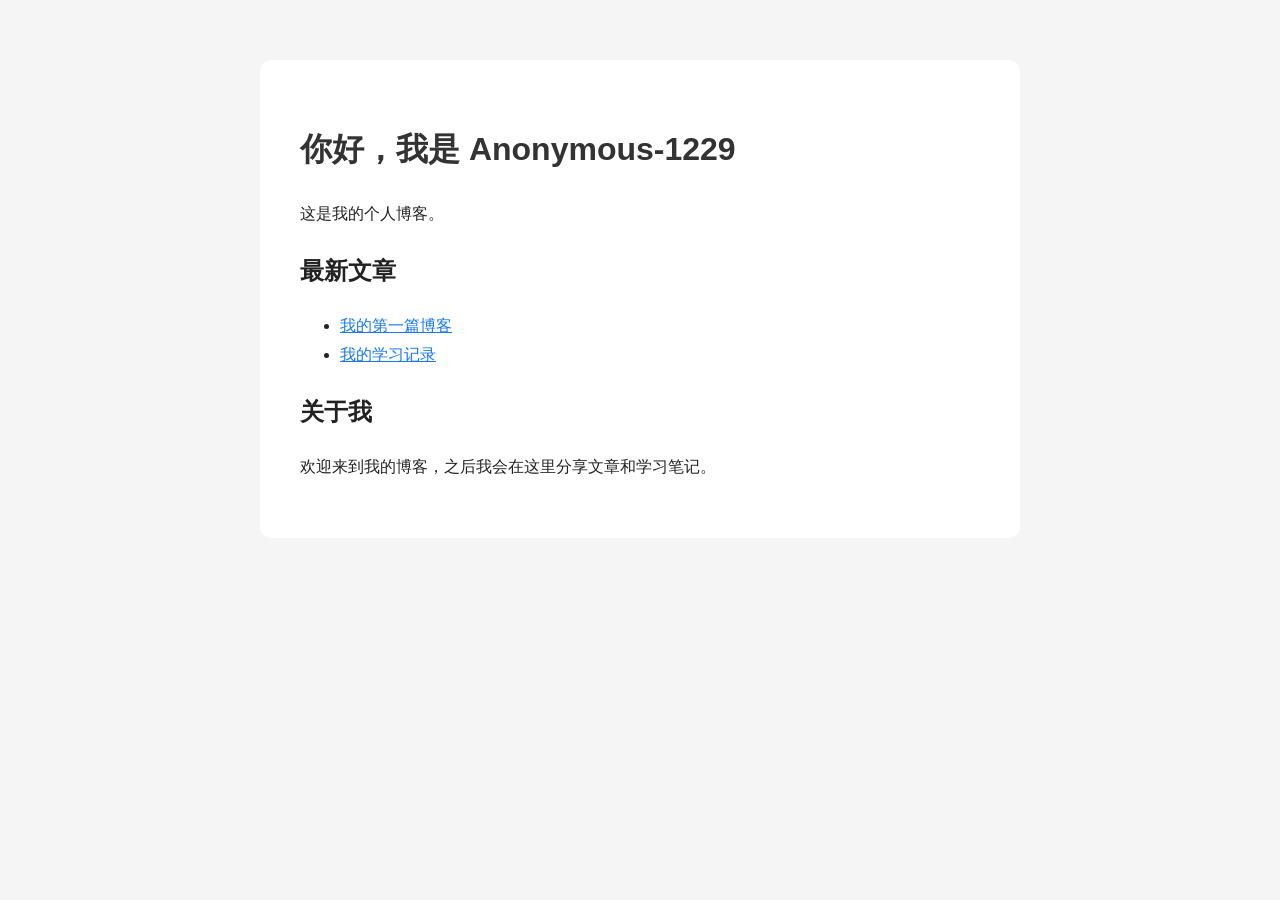
==== index.html @ ebba7dfb "Create index.html" ====
<!DOCTYPE html>
<html lang="zh-CN">
<head>
  <meta charset="UTF-8">
  <meta name="viewport" content="width=device-width, initial-scale=1.0">
  <title>Anonymous-1229 的博客</title>
  <style>
    body {
      max-width: 760px;
      margin: 0 auto;
      padding: 60px 20px;
      font-family: Arial, sans-serif;
      line-height: 1.8;
      color: #222;
      background: #f5f5f5;
    }

    main {
      background: white;
      padding: 40px;
      border-radius: 12px;
    }

    h1 {
      color: #333;
    }

    a {
      color: #1677ff;
    }
  </style>
</head>
<body>
  <main>
    <h1>你好，我是 Anonymous-1229</h1>
    <p>这是我的个人博客。</p>

    <h2>最新文章</h2>
    <ul>
      <li><a href="#">我的第一篇博客</a></li>
      <li><a href="#">我的学习记录</a></li>
    </ul>

    <h2>关于我</h2>
    <p>欢迎来到我的博客，之后我会在这里分享文章和学习笔记。</p>
  </main>
</body>
</html>
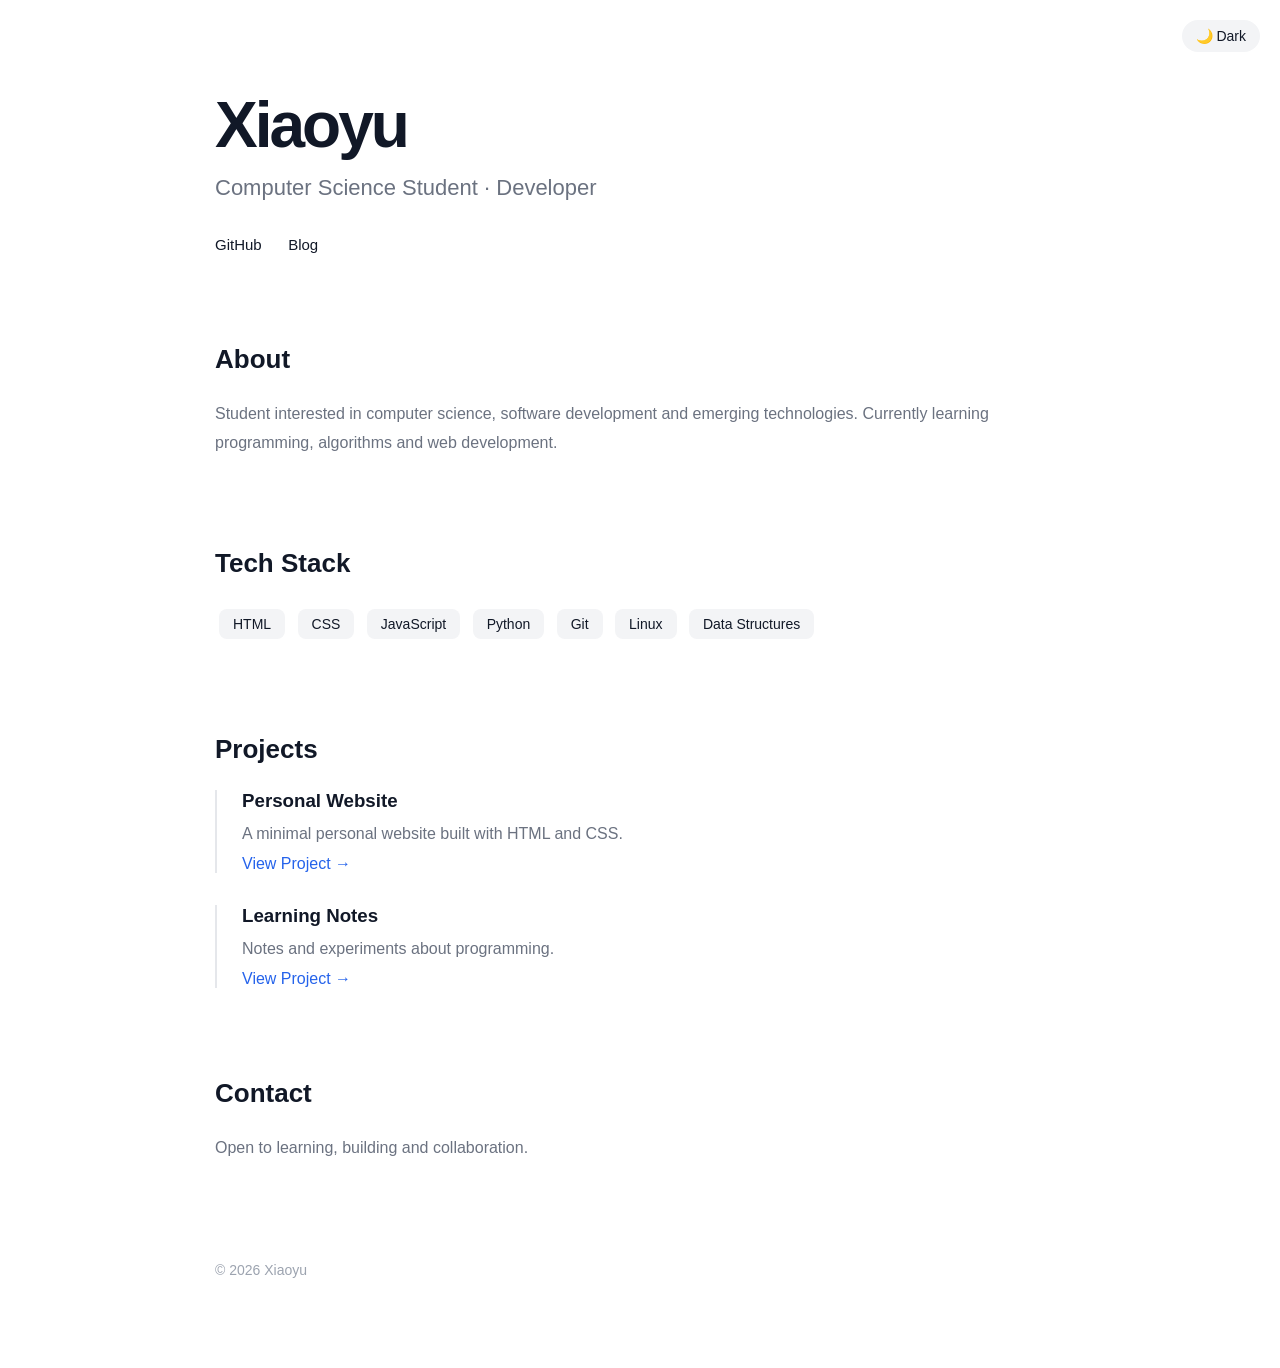
==== commit aaf284e1: "Update index.html" ====
--- a/index.html
+++ b/index.html
@@ -1,48 +1,249 @@
 <!DOCTYPE html>
-<html lang="zh-CN">
+<html lang="en">
 <head>
-  <meta charset="UTF-8">
-  <meta name="viewport" content="width=device-width, initial-scale=1.0">
-  <title>Anonymous-1229 的博客</title>
-  <style>
-    body {
-      max-width: 760px;
-      margin: 0 auto;
-      padding: 60px 20px;
-      font-family: Arial, sans-serif;
-      line-height: 1.8;
-      color: #222;
-      background: #f5f5f5;
-    }
-
-    main {
-      background: white;
-      padding: 40px;
-      border-radius: 12px;
-    }
-
-    h1 {
-      color: #333;
-    }
-
-    a {
-      color: #1677ff;
-    }
-  </style>
+<meta charset="UTF-8">
+<meta name="viewport" content="width=device-width, initial-scale=1.0">
+<title>Xiaoyu</title>
+<style>
+*{
+    margin:0;
+    padding:0;
+    box-sizing:border-box;
+}
+
+:root{
+    --bg:#ffffff;
+    --text-primary:#111827;
+    --text-secondary:#6b7280;
+    --text-tertiary:#9ca3af;
+    --tag-bg:#f3f4f6;
+    --border-line:#e5e7eb;
+    --link-blue:#2563eb;
+    --transition: 0.25s ease;
+}
+
+[data-theme="dark"]{
+    --bg:#0f172a;
+    --text-primary:#f1f5f9;
+    --text-secondary:#94a3b8;
+    --text-tertiary:#64748b;
+    --tag-bg:#1e293b;
+    --border-line:#334155;
+    --link-blue:#60a5fa;
+}
+
+body{
+    font-family:
+    Inter,
+    -apple-system,
+    BlinkMacSystemFont,
+    "Segoe UI",
+    sans-serif;
+    background: var(--bg);
+    color: var(--text-primary);
+    transition: background var(--transition), color var(--transition);
+}
+
+main{
+    max-width:900px;
+    margin:auto;
+    padding:90px 25px;
+}
+
+.theme-toggle{
+    position:fixed;
+    top:20px;
+    right:20px;
+    background:var(--tag-bg);
+    border:none;
+    padding:8px 14px;
+    border-radius:999px;
+    font-size:14px;
+    color:var(--text-primary);
+    cursor:pointer;
+    transition: var(--transition);
+}
+.theme-toggle:hover{
+    opacity:0.8;
+}
+
+h1{
+    font-size:64px;
+    letter-spacing:-3px;
+    line-height:1.1;
+}
+
+.intro{
+    margin-top:15px;
+    font-size:22px;
+    color:var(--text-secondary);
+}
+
+.links{
+    margin-top:35px;
+}
+
+.links a{
+    color:var(--text-primary);
+    text-decoration:none;
+    margin-right:22px;
+    font-size:15px;
+    transition: var(--transition);
+}
+
+.links a:hover{
+    text-decoration:underline;
+}
+
+section{
+    margin-top:90px;
+}
+
+h2{
+    font-size:26px;
+    margin-bottom:25px;
+}
+
+p{
+    color:var(--text-secondary);
+    line-height:1.8;
+}
+
+.tech span{
+    display:inline-block;
+    padding:7px 14px;
+    margin:5px 4px;
+    border-radius:8px;
+    background:var(--tag-bg);
+    font-size:14px;
+    transition: var(--transition);
+}
+.tech span:hover{
+    transform: translateY(-2px);
+}
+
+.project{
+    border-left:2px solid var(--border-line);
+    padding-left:25px;
+    margin-bottom:32px;
+}
+
+.project h3{
+    margin-bottom:8px;
+}
+
+.project a{
+    color:var(--link-blue);
+    text-decoration:none;
+    display:inline-block;
+    margin-top:6px;
+    transition: var(--transition);
+}
+.project a:hover{
+    transform: translateX(4px);
+}
+
+footer{
+    margin-top:100px;
+    color:var(--text-tertiary);
+    font-size:14px;
+}
+
+/* 移动端适配 */
+@media (max-width: 600px){
+    h1{
+        font-size:42px;
+        letter-spacing:-1px;
+    }
+    main{
+        padding:50px 18px;
+    }
+    .intro{
+        font-size:18px;
+    }
+    section{
+        margin-top:65px;
+    }
+}
+</style>
 </head>
 <body>
-  <main>
-    <h1>你好，我是 Anonymous-1229</h1>
-    <p>这是我的个人博客。</p>
-
-    <h2>最新文章</h2>
-    <ul>
-      <li><a href="#">我的第一篇博客</a></li>
-      <li><a href="#">我的学习记录</a></li>
-    </ul>
-
-    <h2>关于我</h2>
-    <p>欢迎来到我的博客，之后我会在这里分享文章和学习笔记。</p>
-  </main>
+<button class="theme-toggle" id="themeBtn">🌙 Dark</button>
+
+<main>
+<h1>Xiaoyu</h1>
+<div class="intro">Computer Science Student · Developer</div>
+
+<div class="links">
+<a href=" ">GitHub</a >
+<a href="#">Blog</a >
+</div>
+
+<section>
+<h2>About</h2>
+<p>
+Student interested in computer science,
+software development and emerging technologies.
+Currently learning programming, algorithms and web development.
+</p >
+</section>
+
+<section>
+<h2>Tech Stack</h2>
+<div class="tech">
+<span>HTML</span>
+<span>CSS</span>
+<span>JavaScript</span>
+<span>Python</span>
+<span>Git</span>
+<span>Linux</span>
+<span>Data Structures</span>
+</div>
+</section>
+
+<section>
+<h2>Projects</h2>
+<div class="project">
+<h3>Personal Website</h3>
+<p>A minimal personal website built with HTML and CSS.</p >
+<a href="#">View Project →</a >
+</div>
+
+<div class="project">
+<h3>Learning Notes</h3>
+<p>Notes and experiments about programming.</p >
+<a href="#">View Project →</a >
+</div>
+</section>
+
+<section>
+<h2>Contact</h2>
+<p>Open to learning, building and collaboration.</p >
+</section>
+
+<footer>© 2026 Xiaoyu</footer>
+</main>
+
+<script>
+const btn = document.getElementById('themeBtn');
+let theme = localStorage.getItem('theme') || 'light';
+applyTheme(theme);
+
+btn.addEventListener('click',()=>{
+    theme = theme === 'light' ? 'dark' : 'light';
+    localStorage.setItem('theme',theme);
+    applyTheme(theme);
+})
+
+function applyTheme(t){
+    if(t === 'dark'){
+        document.documentElement.setAttribute('data-theme','dark');
+        btn.textContent = '☀️ Light';
+    }else{
+        document.documentElement.removeAttribute('data-theme');
+        btn.textContent = '🌙 Dark';
+    }
+}
+</script>
 </body>
 </html>
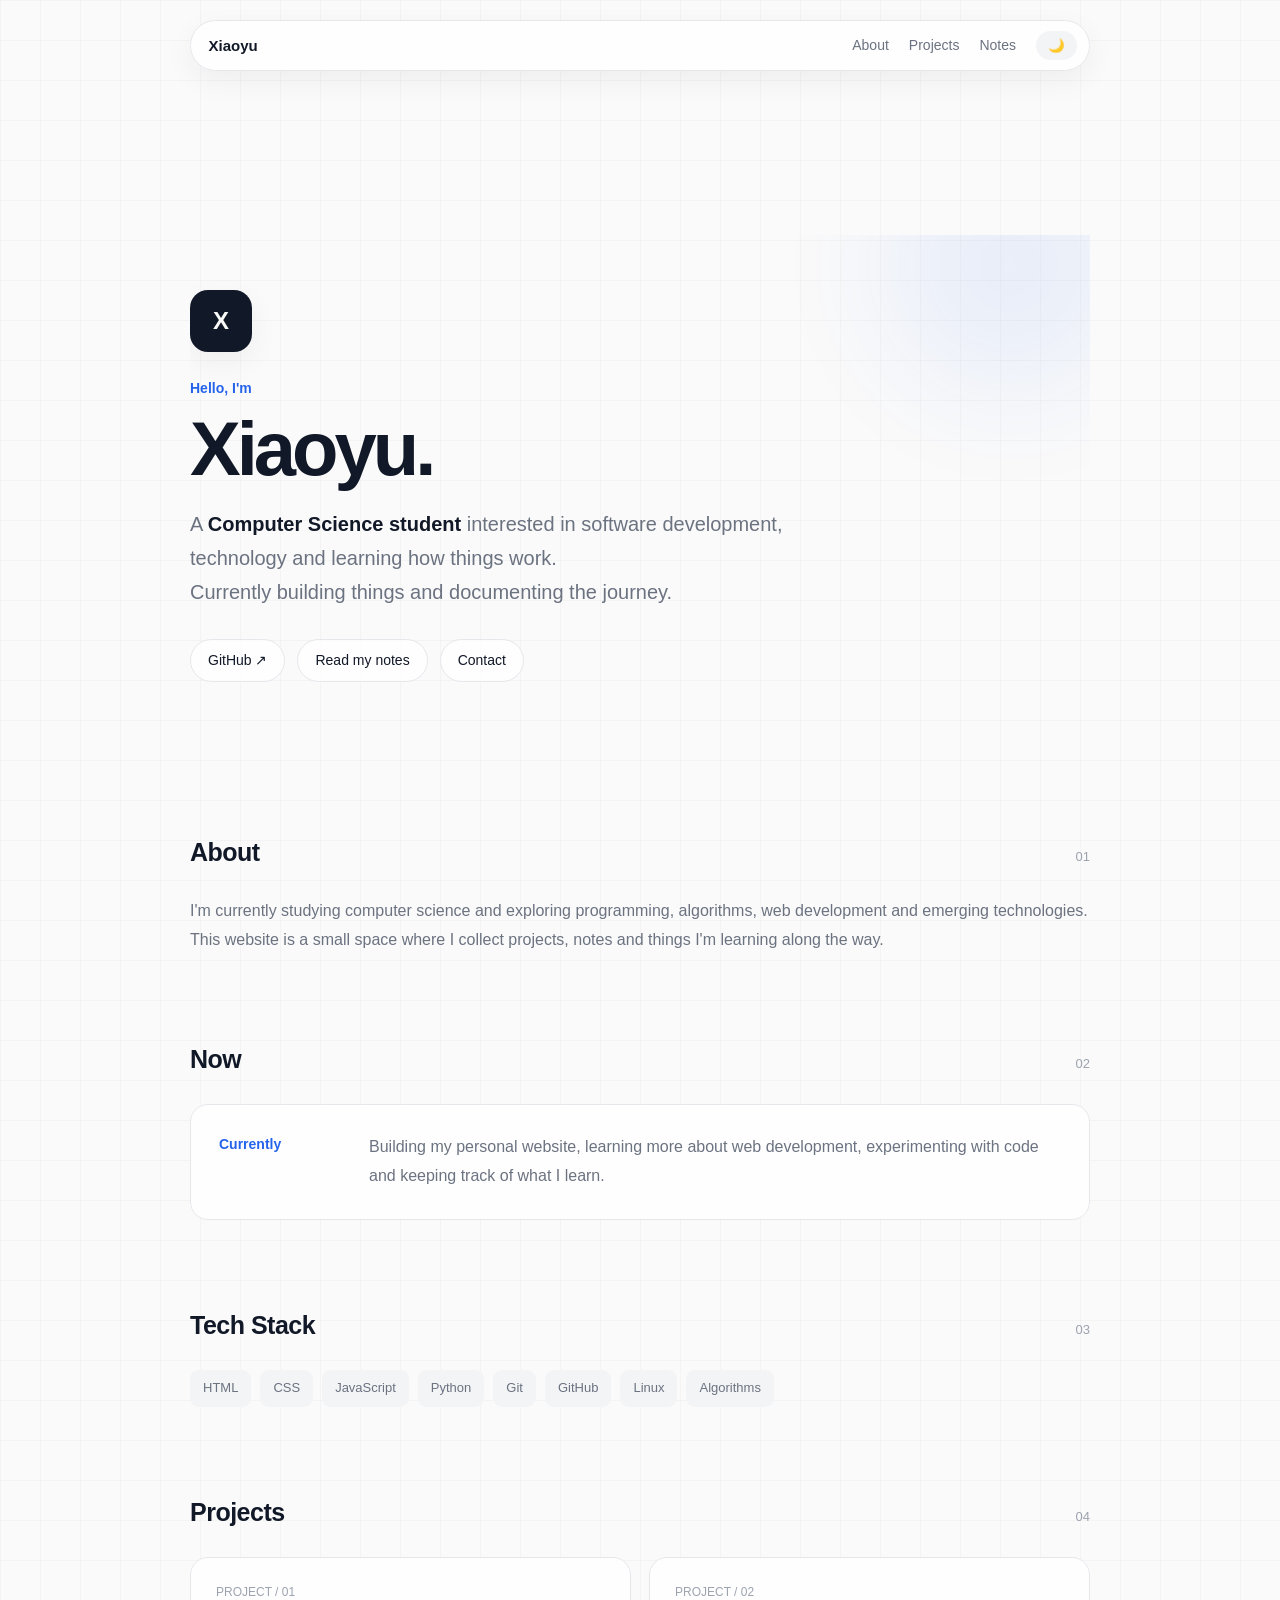
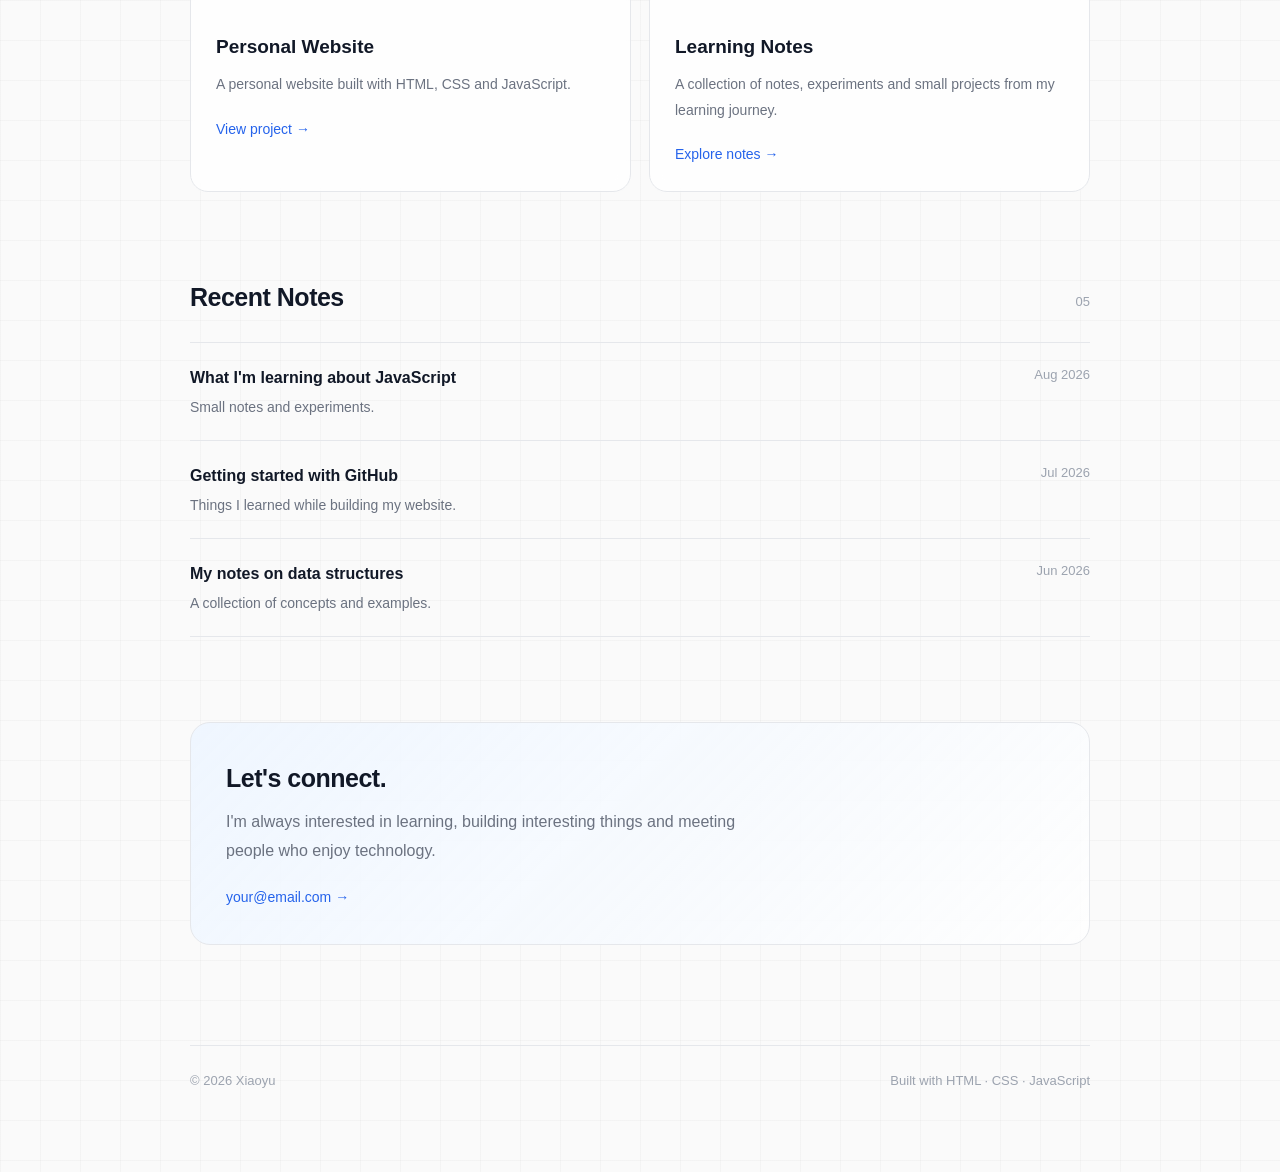
==== commit ebfc4bcf: "Update index.html" ====
--- a/index.html
+++ b/index.html
@@ -3,247 +3,891 @@
 <head>
 <meta charset="UTF-8">
 <meta name="viewport" content="width=device-width, initial-scale=1.0">
-<title>Xiaoyu</title>
+<title>Xiaoyu — Personal Website</title>
+
 <style>
-*{
-    margin:0;
-    padding:0;
-    box-sizing:border-box;
-}
-
-:root{
-    --bg:#ffffff;
-    --text-primary:#111827;
-    --text-secondary:#6b7280;
-    --text-tertiary:#9ca3af;
-    --tag-bg:#f3f4f6;
-    --border-line:#e5e7eb;
-    --link-blue:#2563eb;
+* {
+    margin: 0;
+    padding: 0;
+    box-sizing: border-box;
+}
+
+:root {
+    --bg: #fafafa;
+    --card: rgba(255,255,255,0.78);
+    --text-primary: #111827;
+    --text-secondary: #6b7280;
+    --text-tertiary: #9ca3af;
+    --border: #e5e7eb;
+    --accent: #2563eb;
+    --accent-light: #eff6ff;
+    --tag-bg: #f3f4f6;
+    --shadow: 0 10px 30px rgba(0,0,0,0.05);
     --transition: 0.25s ease;
 }
 
-[data-theme="dark"]{
-    --bg:#0f172a;
-    --text-primary:#f1f5f9;
-    --text-secondary:#94a3b8;
-    --text-tertiary:#64748b;
-    --tag-bg:#1e293b;
-    --border-line:#334155;
-    --link-blue:#60a5fa;
-}
-
-body{
+[data-theme="dark"] {
+    --bg: #0b1120;
+    --card: rgba(15,23,42,0.78);
+    --text-primary: #f8fafc;
+    --text-secondary: #94a3b8;
+    --text-tertiary: #64748b;
+    --border: #1e293b;
+    --accent: #60a5fa;
+    --accent-light: #172554;
+    --tag-bg: #1e293b;
+    --shadow: 0 10px 30px rgba(0,0,0,0.2);
+}
+
+html {
+    scroll-behavior: smooth;
+}
+
+body {
     font-family:
-    Inter,
-    -apple-system,
-    BlinkMacSystemFont,
-    "Segoe UI",
-    sans-serif;
+        Inter,
+        -apple-system,
+        BlinkMacSystemFont,
+        "Segoe UI",
+        sans-serif;
+
     background: var(--bg);
     color: var(--text-primary);
-    transition: background var(--transition), color var(--transition);
-}
-
-main{
-    max-width:900px;
-    margin:auto;
-    padding:90px 25px;
-}
-
-.theme-toggle{
-    position:fixed;
-    top:20px;
-    right:20px;
-    background:var(--tag-bg);
-    border:none;
-    padding:8px 14px;
-    border-radius:999px;
-    font-size:14px;
-    color:var(--text-primary);
-    cursor:pointer;
+    line-height: 1.6;
+
+    transition:
+        background var(--transition),
+        color var(--transition);
+
+    background-image:
+        linear-gradient(
+            rgba(128,128,128,0.05) 1px,
+            transparent 1px
+        ),
+        linear-gradient(
+            90deg,
+            rgba(128,128,128,0.05) 1px,
+            transparent 1px
+        );
+
+    background-size: 40px 40px;
+}
+
+a {
+    color: inherit;
+}
+
+button {
+    font-family: inherit;
+}
+
+/* Navigation */
+
+nav {
+    position: fixed;
+    top: 20px;
+    left: 50%;
+    transform: translateX(-50%);
+
+    width: min(900px, calc(100% - 36px));
+
+    display: flex;
+    justify-content: space-between;
+    align-items: center;
+
+    padding: 10px 12px 10px 18px;
+
+    border: 1px solid var(--border);
+    border-radius: 999px;
+
+    background: var(--card);
+    backdrop-filter: blur(15px);
+
+    box-shadow: var(--shadow);
+
+    z-index: 100;
+}
+
+.logo {
+    font-weight: 700;
+    font-size: 15px;
+    text-decoration: none;
+}
+
+.nav-right {
+    display: flex;
+    align-items: center;
+    gap: 20px;
+}
+
+.nav-right a {
+    font-size: 14px;
+    color: var(--text-secondary);
+    text-decoration: none;
     transition: var(--transition);
 }
-.theme-toggle:hover{
-    opacity:0.8;
-}
-
-h1{
-    font-size:64px;
-    letter-spacing:-3px;
-    line-height:1.1;
-}
-
-.intro{
-    margin-top:15px;
-    font-size:22px;
-    color:var(--text-secondary);
-}
-
-.links{
-    margin-top:35px;
-}
-
-.links a{
-    color:var(--text-primary);
-    text-decoration:none;
-    margin-right:22px;
-    font-size:15px;
+
+.nav-right a:hover {
+    color: var(--text-primary);
+}
+
+.theme-toggle {
+    border: none;
+    background: var(--tag-bg);
+    color: var(--text-primary);
+
+    padding: 7px 12px;
+    border-radius: 999px;
+
+    cursor: pointer;
     transition: var(--transition);
 }
 
-.links a:hover{
-    text-decoration:underline;
-}
-
-section{
-    margin-top:90px;
-}
-
-h2{
-    font-size:26px;
-    margin-bottom:25px;
-}
-
-p{
-    color:var(--text-secondary);
-    line-height:1.8;
-}
-
-.tech span{
-    display:inline-block;
-    padding:7px 14px;
-    margin:5px 4px;
-    border-radius:8px;
-    background:var(--tag-bg);
-    font-size:14px;
+.theme-toggle:hover {
+    transform: translateY(-2px);
+}
+
+/* Main */
+
+main {
+    width: min(900px, calc(100% - 36px));
+    margin: auto;
+    padding: 150px 0 80px;
+}
+
+/* Hero */
+
+.hero {
+    position: relative;
+    padding: 55px 0 65px;
+    overflow: hidden;
+}
+
+.hero::before {
+    content: "";
+
+    position: absolute;
+
+    width: 260px;
+    height: 260px;
+
+    background: var(--accent);
+    opacity: 0.08;
+
+    border-radius: 50%;
+    filter: blur(60px);
+
+    top: -100px;
+    right: -50px;
+
+    pointer-events: none;
+}
+
+.avatar {
+    width: 62px;
+    height: 62px;
+
+    display: flex;
+    align-items: center;
+    justify-content: center;
+
+    border-radius: 18px;
+
+    background: var(--text-primary);
+    color: var(--bg);
+
+    font-size: 24px;
+    font-weight: 700;
+
+    margin-bottom: 25px;
+
+    box-shadow: var(--shadow);
+}
+
+.hello {
+    color: var(--accent);
+    font-size: 14px;
+    font-weight: 600;
+    margin-bottom: 12px;
+}
+
+h1 {
+    font-size: clamp(48px, 8vw, 76px);
+    line-height: 1;
+    letter-spacing: -4px;
+    margin-bottom: 20px;
+}
+
+.hero-description {
+    max-width: 650px;
+
+    color: var(--text-secondary);
+
+    font-size: 20px;
+    line-height: 1.7;
+}
+
+.hero-description strong {
+    color: var(--text-primary);
+}
+
+.hero-links {
+    display: flex;
+    gap: 12px;
+    margin-top: 30px;
+    flex-wrap: wrap;
+}
+
+.hero-links a {
+    text-decoration: none;
+
+    border: 1px solid var(--border);
+
+    padding: 9px 17px;
+
+    border-radius: 999px;
+
+    font-size: 14px;
+
+    background: var(--card);
+
     transition: var(--transition);
 }
-.tech span:hover{
+
+.hero-links a:hover {
     transform: translateY(-2px);
-}
-
-.project{
-    border-left:2px solid var(--border-line);
-    padding-left:25px;
-    margin-bottom:32px;
-}
-
-.project h3{
-    margin-bottom:8px;
-}
-
-.project a{
-    color:var(--link-blue);
-    text-decoration:none;
-    display:inline-block;
-    margin-top:6px;
+    border-color: var(--text-primary);
+}
+
+/* Sections */
+
+section {
+    margin-top: 85px;
+}
+
+.section-header {
+    display: flex;
+    justify-content: space-between;
+    align-items: baseline;
+    margin-bottom: 25px;
+}
+
+h2 {
+    font-size: 25px;
+    letter-spacing: -0.5px;
+}
+
+.section-label {
+    color: var(--text-tertiary);
+    font-size: 13px;
+}
+
+p {
+    color: var(--text-secondary);
+    line-height: 1.8;
+}
+
+/* Now */
+
+.now-card {
+    display: grid;
+    grid-template-columns: 120px 1fr;
+
+    gap: 30px;
+
+    padding: 28px;
+
+    border: 1px solid var(--border);
+    border-radius: 18px;
+
+    background: var(--card);
+    backdrop-filter: blur(10px);
+
     transition: var(--transition);
 }
-.project a:hover{
-    transform: translateX(4px);
-}
-
-footer{
-    margin-top:100px;
-    color:var(--text-tertiary);
-    font-size:14px;
-}
-
-/* 移动端适配 */
-@media (max-width: 600px){
-    h1{
-        font-size:42px;
-        letter-spacing:-1px;
-    }
-    main{
-        padding:50px 18px;
-    }
-    .intro{
-        font-size:18px;
-    }
-    section{
-        margin-top:65px;
+
+.now-card:hover {
+    transform: translateY(-3px);
+    box-shadow: var(--shadow);
+}
+
+.now-title {
+    color: var(--accent);
+    font-size: 14px;
+    font-weight: 600;
+}
+
+/* Tech */
+
+.tech {
+    display: flex;
+    flex-wrap: wrap;
+    gap: 9px;
+}
+
+.tech span {
+    padding: 8px 13px;
+
+    border-radius: 9px;
+
+    background: var(--tag-bg);
+
+    font-size: 13px;
+    color: var(--text-secondary);
+
+    transition: var(--transition);
+}
+
+.tech span:hover {
+    transform: translateY(-3px);
+    color: var(--text-primary);
+}
+
+/* Projects */
+
+.projects {
+    display: grid;
+    grid-template-columns: repeat(2, 1fr);
+    gap: 18px;
+}
+
+.project {
+    padding: 25px;
+
+    border: 1px solid var(--border);
+    border-radius: 18px;
+
+    background: var(--card);
+    backdrop-filter: blur(10px);
+
+    transition: var(--transition);
+}
+
+.project:hover {
+    transform: translateY(-5px);
+    box-shadow: var(--shadow);
+}
+
+.project-number {
+    color: var(--text-tertiary);
+    font-size: 12px;
+    margin-bottom: 30px;
+}
+
+.project h3 {
+    font-size: 19px;
+    margin-bottom: 10px;
+}
+
+.project p {
+    font-size: 14px;
+}
+
+.project-link {
+    display: inline-block;
+
+    margin-top: 20px;
+
+    color: var(--accent);
+    font-size: 14px;
+    text-decoration: none;
+}
+
+.project-link:hover {
+    text-decoration: underline;
+}
+
+/* Blog */
+
+.posts {
+    border-top: 1px solid var(--border);
+}
+
+.post {
+    display: flex;
+    justify-content: space-between;
+
+    gap: 30px;
+
+    padding: 22px 0;
+
+    border-bottom: 1px solid var(--border);
+
+    text-decoration: none;
+
+    transition: var(--transition);
+}
+
+.post:hover {
+    padding-left: 8px;
+}
+
+.post-title {
+    font-size: 16px;
+    font-weight: 600;
+}
+
+.post-description {
+    margin-top: 5px;
+    color: var(--text-secondary);
+    font-size: 14px;
+}
+
+.post-date {
+    color: var(--text-tertiary);
+    font-size: 13px;
+    white-space: nowrap;
+}
+
+/* Contact */
+
+.contact {
+    padding: 35px;
+
+    border: 1px solid var(--border);
+    border-radius: 20px;
+
+    background:
+        linear-gradient(
+            135deg,
+            var(--accent-light),
+            var(--card)
+        );
+}
+
+.contact h2 {
+    margin-bottom: 10px;
+}
+
+.contact p {
+    max-width: 550px;
+}
+
+.contact a {
+    display: inline-block;
+
+    margin-top: 20px;
+
+    color: var(--accent);
+    text-decoration: none;
+
+    font-size: 14px;
+}
+
+/* Footer */
+
+footer {
+    margin-top: 100px;
+
+    padding-top: 25px;
+
+    border-top: 1px solid var(--border);
+
+    display: flex;
+    justify-content: space-between;
+
+    color: var(--text-tertiary);
+    font-size: 13px;
+}
+
+/* Mobile */
+
+@media (max-width: 650px) {
+
+    nav {
+        top: 12px;
+    }
+
+    .nav-right a {
+        display: none;
+    }
+
+    main {
+        padding-top: 120px;
+    }
+
+    h1 {
+        letter-spacing: -2.5px;
+    }
+
+    .hero-description {
+        font-size: 18px;
+    }
+
+    .now-card {
+        grid-template-columns: 1fr;
+        gap: 10px;
+    }
+
+    .projects {
+        grid-template-columns: 1fr;
+    }
+
+    .post {
+        flex-direction: column;
+        gap: 5px;
+    }
+
+    footer {
+        flex-direction: column;
+        gap: 8px;
     }
 }
 </style>
 </head>
+
 <body>
-<button class="theme-toggle" id="themeBtn">🌙 Dark</button>
+
+<nav>
+
+    <a href=" " class="logo">
+        Xiaoyu
+    </a >
+
+    <div class="nav-right">
+
+        <a href="#about">About</a >
+        <a href="#projects">Projects</a >
+        <a href="#notes">Notes</a >
+
+        <button
+            class="theme-toggle"
+            id="themeBtn">
+            🌙
+        </button>
+
+    </div>
+
+</nav>
+
 
 <main>
-<h1>Xiaoyu</h1>
-<div class="intro">Computer Science Student · Developer</div>
-
-<div class="links">
-<a href=" ">GitHub</a >
-<a href="#">Blog</a >
-</div>
+
+<section class="hero">
+
+    <div class="avatar">
+        X
+    </div>
+
+    <div class="hello">
+        Hello, I'm
+    </div>
+
+    <h1>
+        Xiaoyu.
+    </h1>
+
+    <p class="hero-description">
+        A <strong>Computer Science student</strong>
+        interested in software development,
+        technology and learning how things work.
+        <br>
+        Currently building things and documenting the journey.
+    </p >
+
+    <div class="hero-links">
+
+        <a href="#">
+            GitHub ↗
+        </a >
+
+        <a href="#notes">
+            Read my notes
+        </a >
+
+        <a href="#contact">
+            Contact
+        </a >
+
+    </div>
+
+</section>
+
+
+<section id="about">
+
+    <div class="section-header">
+        <h2>About</h2>
+        <span class="section-label">01</span>
+    </div>
+
+    <p>
+        I'm currently studying computer science and exploring
+        programming, algorithms, web development and
+        emerging technologies.
+
+        This website is a small space where I collect
+        projects, notes and things I'm learning along the way.
+    </p >
+
+</section>
+
 
 <section>
-<h2>About</h2>
-<p>
-Student interested in computer science,
-software development and emerging technologies.
-Currently learning programming, algorithms and web development.
-</p >
+
+    <div class="section-header">
+        <h2>Now</h2>
+        <span class="section-label">02</span>
+    </div>
+
+    <div class="now-card">
+
+        <div class="now-title">
+            Currently
+        </div>
+
+        <p>
+            Building my personal website, learning more about
+            web development, experimenting with code and
+            keeping track of what I learn.
+        </p >
+
+    </div>
+
 </section>
 
+
 <section>
-<h2>Tech Stack</h2>
-<div class="tech">
-<span>HTML</span>
-<span>CSS</span>
-<span>JavaScript</span>
-<span>Python</span>
-<span>Git</span>
-<span>Linux</span>
-<span>Data Structures</span>
-</div>
+
+    <div class="section-header">
+        <h2>Tech Stack</h2>
+        <span class="section-label">03</span>
+    </div>
+
+    <div class="tech">
+
+        <span>HTML</span>
+        <span>CSS</span>
+        <span>JavaScript</span>
+        <span>Python</span>
+        <span>Git</span>
+        <span>GitHub</span>
+        <span>Linux</span>
+        <span>Algorithms</span>
+
+    </div>
+
 </section>
 
-<section>
-<h2>Projects</h2>
-<div class="project">
-<h3>Personal Website</h3>
-<p>A minimal personal website built with HTML and CSS.</p >
-<a href="#">View Project →</a >
-</div>
-
-<div class="project">
-<h3>Learning Notes</h3>
-<p>Notes and experiments about programming.</p >
-<a href="#">View Project →</a >
-</div>
+
+<section id="projects">
+
+    <div class="section-header">
+        <h2>Projects</h2>
+        <span class="section-label">04</span>
+    </div>
+
+    <div class="projects">
+
+        <div class="project">
+
+            <div class="project-number">
+                PROJECT / 01
+            </div>
+
+            <h3>
+                Personal Website
+            </h3>
+
+            <p>
+                A personal website built with
+                HTML, CSS and JavaScript.
+            </p >
+
+            <a href="#" class="project-link">
+                View project →
+            </a >
+
+        </div>
+
+
+        <div class="project">
+
+            <div class="project-number">
+                PROJECT / 02
+            </div>
+
+            <h3>
+                Learning Notes
+            </h3>
+
+            <p>
+                A collection of notes, experiments and
+                small projects from my learning journey.
+            </p >
+
+            <a href="#" class="project-link">
+                Explore notes →
+            </a >
+
+        </div>
+
+    </div>
+
 </section>
 
-<section>
-<h2>Contact</h2>
-<p>Open to learning, building and collaboration.</p >
+
+<section id="notes">
+
+    <div class="section-header">
+        <h2>Recent Notes</h2>
+        <span class="section-label">05</span>
+    </div>
+
+    <div class="posts">
+
+        <a href="#" class="post">
+
+            <div>
+                <div class="post-title">
+                    What I'm learning about JavaScript
+                </div>
+
+                <div class="post-description">
+                    Small notes and experiments.
+                </div>
+            </div>
+
+            <div class="post-date">
+                Aug 2026
+            </div>
+
+        </a >
+
+
+        <a href="#" class="post">
+
+            <div>
+                <div class="post-title">
+                    Getting started with GitHub
+                </div>
+
+                <div class="post-description">
+                    Things I learned while building my website.
+                </div>
+            </div>
+
+            <div class="post-date">
+                Jul 2026
+            </div>
+
+        </a >
+
+
+        <a href="#" class="post">
+
+            <div>
+                <div class="post-title">
+                    My notes on data structures
+                </div>
+
+                <div class="post-description">
+                    A collection of concepts and examples.
+                </div>
+            </div>
+
+            <div class="post-date">
+                Jun 2026
+            </div>
+
+        </a >
+
+    </div>
+
 </section>
 
-<footer>© 2026 Xiaoyu</footer>
+
+<section id="contact">
+
+    <div class="contact">
+
+        <h2>
+            Let's connect.
+        </h2>
+
+        <p>
+            I'm always interested in learning,
+            building interesting things and meeting
+            people who enjoy technology.
+        </p >
+
+        <a href="mailto:your@email.com">
+            your@email.com →
+        </a >
+
+    </div>
+
+</section>
+
+
+<footer>
+
+    <span>
+        © 2026 Xiaoyu
+    </span>
+
+    <span>
+        Built with HTML · CSS · JavaScript
+    </span>
+
+</footer>
+
 </main>
 
+
 <script>
-const btn = document.getElementById('themeBtn');
-let theme = localStorage.getItem('theme') || 'light';
+
+const btn = document.getElementById("themeBtn");
+
+let theme =
+    localStorage.getItem("theme") || "light";
+
 applyTheme(theme);
 
-btn.addEventListener('click',()=>{
-    theme = theme === 'light' ? 'dark' : 'light';
-    localStorage.setItem('theme',theme);
+
+btn.addEventListener("click", () => {
+
+    theme =
+        theme === "light"
+        ? "dark"
+        : "light";
+
+    localStorage.setItem(
+        "theme",
+        theme
+    );
+
     applyTheme(theme);
-})
-
-function applyTheme(t){
-    if(t === 'dark'){
-        document.documentElement.setAttribute('data-theme','dark');
-        btn.textContent = '☀️ Light';
-    }else{
-        document.documentElement.removeAttribute('data-theme');
-        btn.textContent = '🌙 Dark';
-    }
-}
+
+});
+
+
+function applyTheme(theme) {
+
+    if (theme === "dark") {
+
+        document.documentElement
+            .setAttribute(
+                "data-theme",
+                "dark"
+            );
+
+        btn.textContent = "☀️";
+
+    } else {
+
+        document.documentElement
+            .removeAttribute(
+                "data-theme"
+            );
+
+        btn.textContent = "🌙";
+
+    }
+
+}
+
 </script>
+
 </body>
 </html>
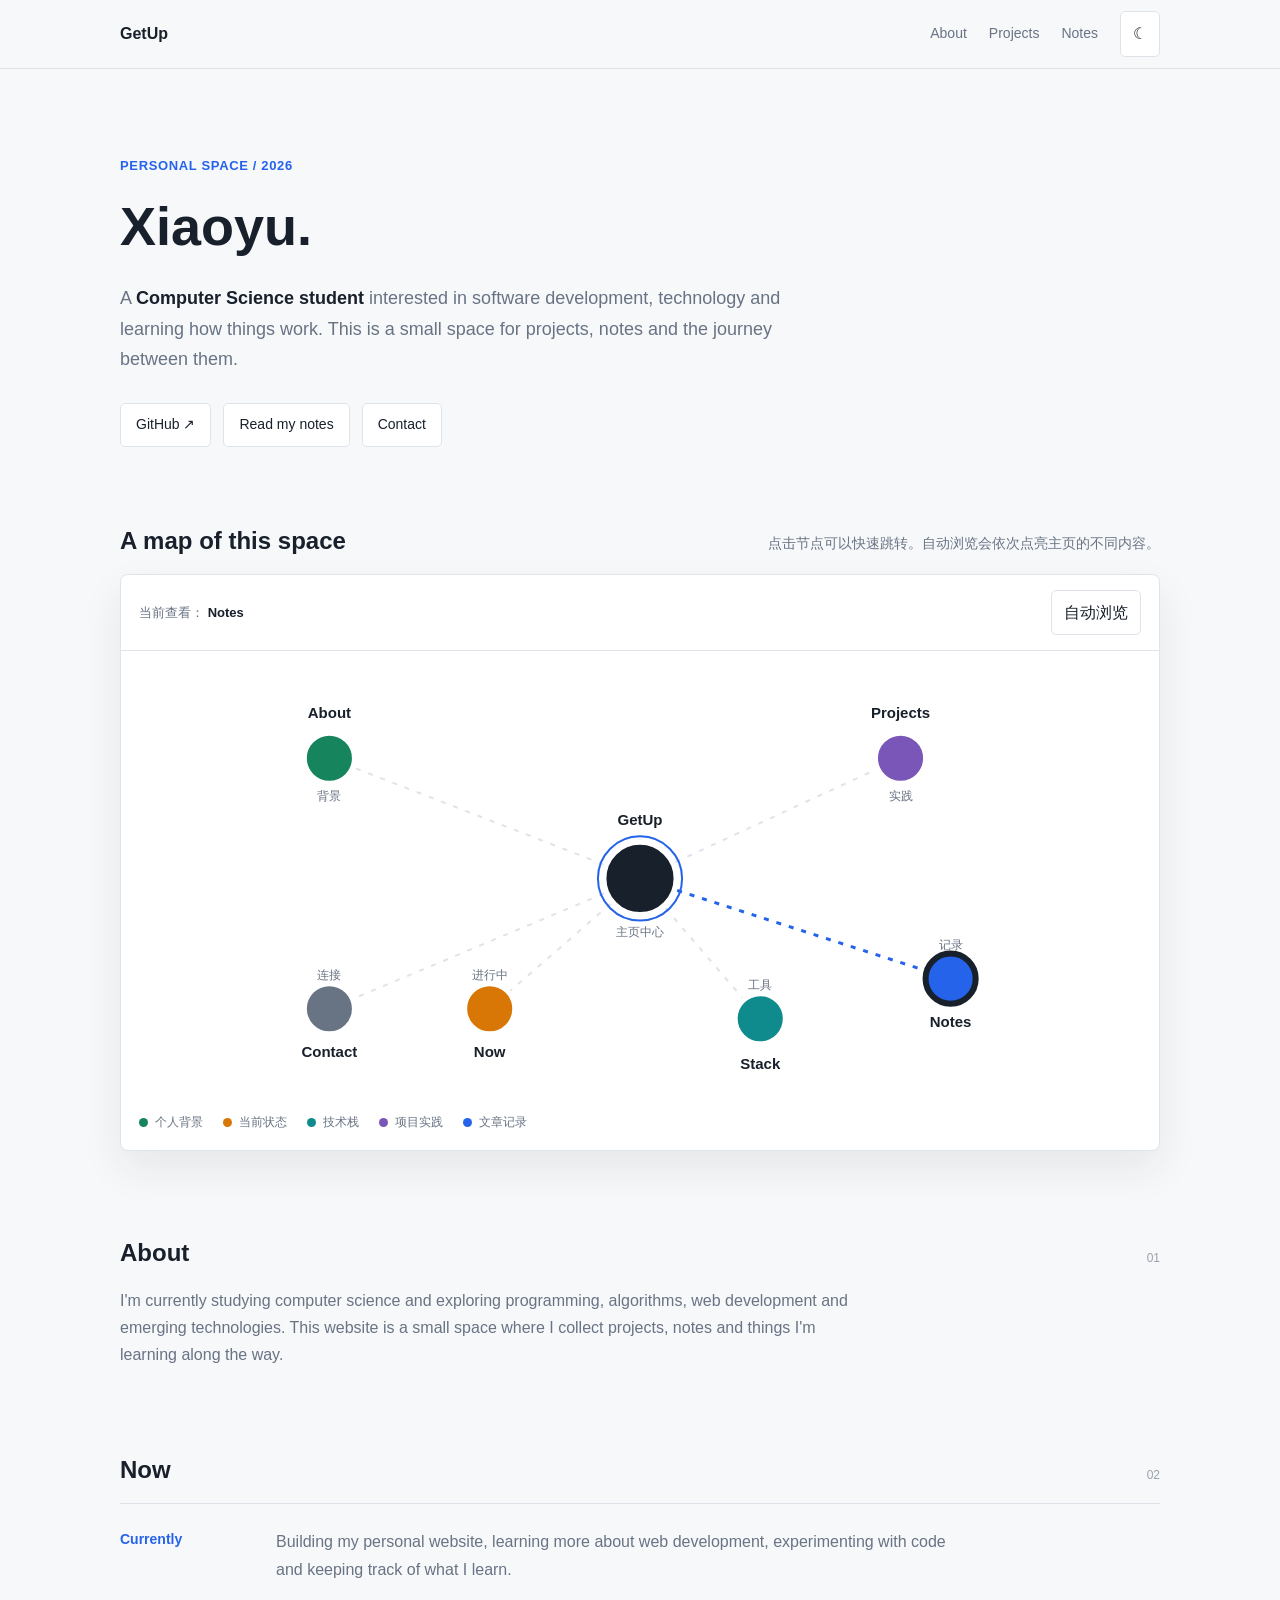
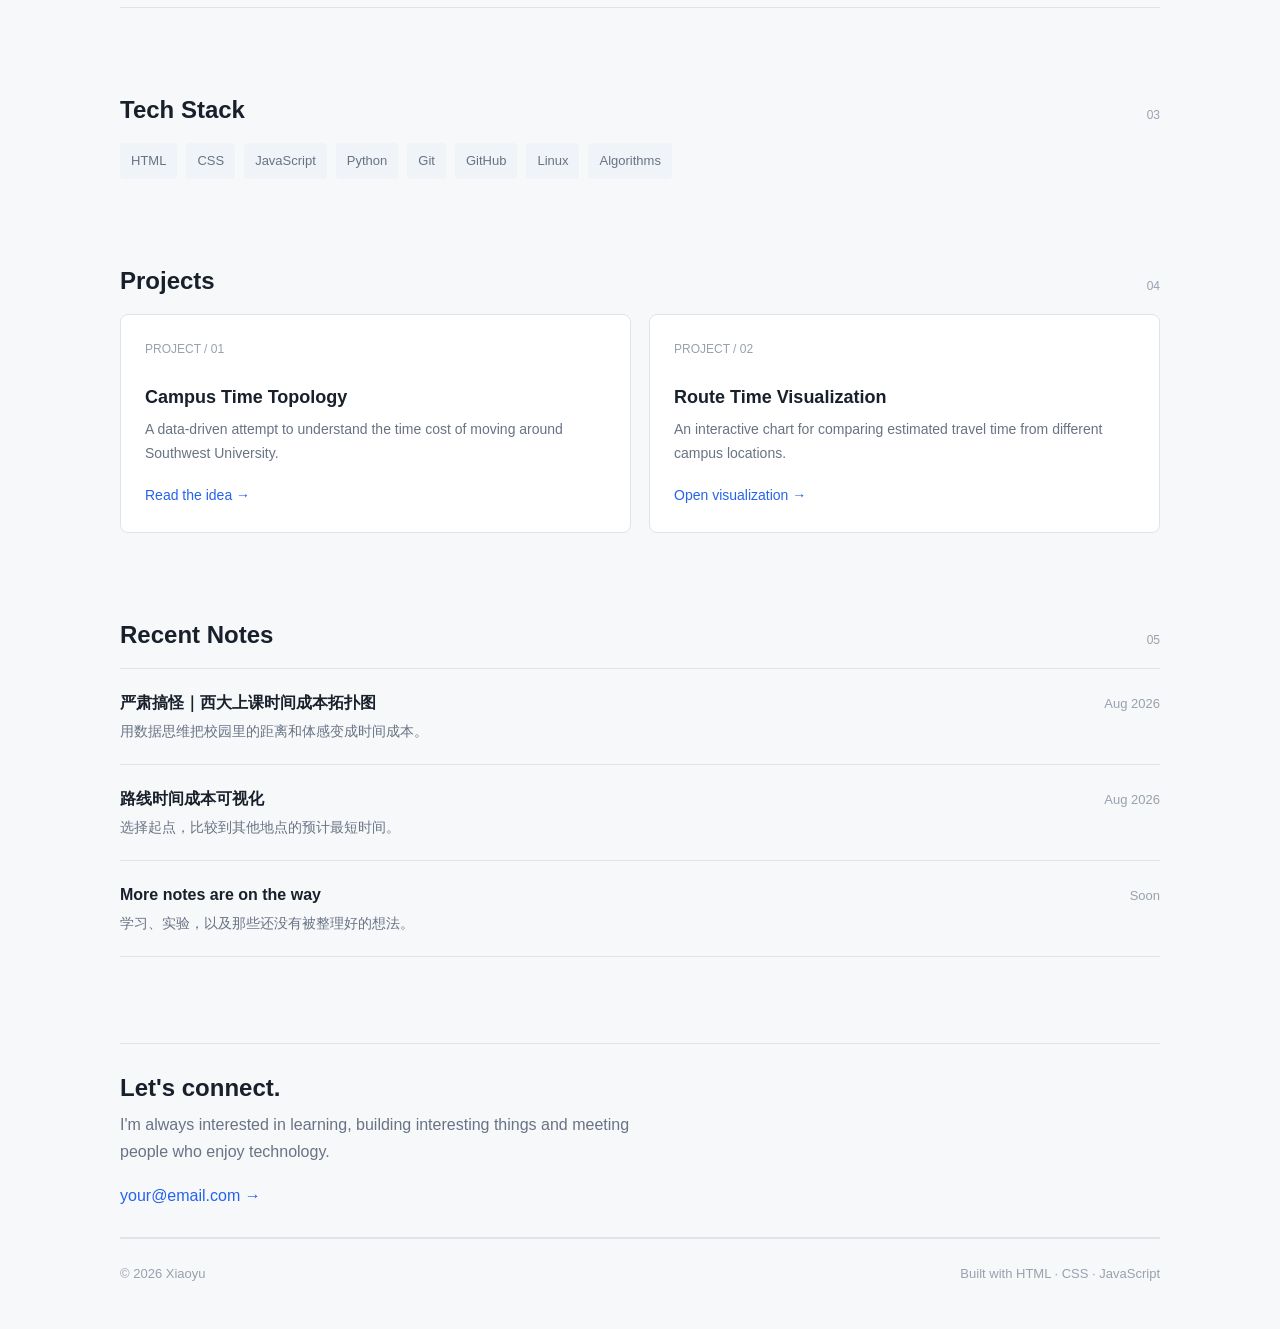
==== commit d2c4ee9a: "Update index.html" ====
--- a/index.html
+++ b/index.html
@@ -1,893 +1,1168 @@
 <!DOCTYPE html>
 <html lang="en">
 <head>
-<meta charset="UTF-8">
-<meta name="viewport" content="width=device-width, initial-scale=1.0">
-<title>Xiaoyu — Personal Website</title>
-
-<style>
-* {
-    margin: 0;
-    padding: 0;
-    box-sizing: border-box;
-}
-
-:root {
-    --bg: #fafafa;
-    --card: rgba(255,255,255,0.78);
-    --text-primary: #111827;
-    --text-secondary: #6b7280;
-    --text-tertiary: #9ca3af;
-    --border: #e5e7eb;
-    --accent: #2563eb;
-    --accent-light: #eff6ff;
-    --tag-bg: #f3f4f6;
-    --shadow: 0 10px 30px rgba(0,0,0,0.05);
-    --transition: 0.25s ease;
-}
-
-[data-theme="dark"] {
-    --bg: #0b1120;
-    --card: rgba(15,23,42,0.78);
-    --text-primary: #f8fafc;
-    --text-secondary: #94a3b8;
-    --text-tertiary: #64748b;
-    --border: #1e293b;
-    --accent: #60a5fa;
-    --accent-light: #172554;
-    --tag-bg: #1e293b;
-    --shadow: 0 10px 30px rgba(0,0,0,0.2);
-}
-
-html {
-    scroll-behavior: smooth;
-}
-
-body {
-    font-family:
-        Inter,
-        -apple-system,
-        BlinkMacSystemFont,
-        "Segoe UI",
-        sans-serif;
-
-    background: var(--bg);
-    color: var(--text-primary);
-    line-height: 1.6;
-
-    transition:
-        background var(--transition),
-        color var(--transition);
-
-    background-image:
-        linear-gradient(
-            rgba(128,128,128,0.05) 1px,
-            transparent 1px
-        ),
-        linear-gradient(
-            90deg,
-            rgba(128,128,128,0.05) 1px,
-            transparent 1px
-        );
-
-    background-size: 40px 40px;
-}
-
-a {
-    color: inherit;
-}
-
-button {
-    font-family: inherit;
-}
-
-/* Navigation */
-
-nav {
-    position: fixed;
-    top: 20px;
-    left: 50%;
-    transform: translateX(-50%);
-
-    width: min(900px, calc(100% - 36px));
-
-    display: flex;
-    justify-content: space-between;
-    align-items: center;
-
-    padding: 10px 12px 10px 18px;
-
-    border: 1px solid var(--border);
-    border-radius: 999px;
-
-    background: var(--card);
-    backdrop-filter: blur(15px);
-
-    box-shadow: var(--shadow);
-
-    z-index: 100;
-}
-
-.logo {
-    font-weight: 700;
-    font-size: 15px;
-    text-decoration: none;
-}
-
-.nav-right {
-    display: flex;
-    align-items: center;
-    gap: 20px;
-}
-
-.nav-right a {
-    font-size: 14px;
-    color: var(--text-secondary);
-    text-decoration: none;
-    transition: var(--transition);
-}
-
-.nav-right a:hover {
-    color: var(--text-primary);
-}
-
-.theme-toggle {
-    border: none;
-    background: var(--tag-bg);
-    color: var(--text-primary);
-
-    padding: 7px 12px;
-    border-radius: 999px;
-
-    cursor: pointer;
-    transition: var(--transition);
-}
-
-.theme-toggle:hover {
-    transform: translateY(-2px);
-}
-
-/* Main */
-
-main {
-    width: min(900px, calc(100% - 36px));
-    margin: auto;
-    padding: 150px 0 80px;
-}
-
-/* Hero */
-
-.hero {
-    position: relative;
-    padding: 55px 0 65px;
-    overflow: hidden;
-}
-
-.hero::before {
-    content: "";
-
-    position: absolute;
-
-    width: 260px;
-    height: 260px;
-
-    background: var(--accent);
-    opacity: 0.08;
-
-    border-radius: 50%;
-    filter: blur(60px);
-
-    top: -100px;
-    right: -50px;
-
-    pointer-events: none;
-}
-
-.avatar {
-    width: 62px;
-    height: 62px;
-
-    display: flex;
-    align-items: center;
-    justify-content: center;
-
-    border-radius: 18px;
-
-    background: var(--text-primary);
-    color: var(--bg);
-
-    font-size: 24px;
-    font-weight: 700;
-
-    margin-bottom: 25px;
-
-    box-shadow: var(--shadow);
-}
-
-.hello {
-    color: var(--accent);
-    font-size: 14px;
-    font-weight: 600;
-    margin-bottom: 12px;
-}
-
-h1 {
-    font-size: clamp(48px, 8vw, 76px);
-    line-height: 1;
-    letter-spacing: -4px;
-    margin-bottom: 20px;
-}
-
-.hero-description {
-    max-width: 650px;
-
-    color: var(--text-secondary);
-
-    font-size: 20px;
-    line-height: 1.7;
-}
-
-.hero-description strong {
-    color: var(--text-primary);
-}
-
-.hero-links {
-    display: flex;
-    gap: 12px;
-    margin-top: 30px;
-    flex-wrap: wrap;
-}
-
-.hero-links a {
-    text-decoration: none;
-
-    border: 1px solid var(--border);
-
-    padding: 9px 17px;
-
-    border-radius: 999px;
-
-    font-size: 14px;
-
-    background: var(--card);
-
-    transition: var(--transition);
-}
-
-.hero-links a:hover {
-    transform: translateY(-2px);
-    border-color: var(--text-primary);
-}
-
-/* Sections */
-
-section {
-    margin-top: 85px;
-}
-
-.section-header {
-    display: flex;
-    justify-content: space-between;
-    align-items: baseline;
-    margin-bottom: 25px;
-}
-
-h2 {
-    font-size: 25px;
-    letter-spacing: -0.5px;
-}
-
-.section-label {
-    color: var(--text-tertiary);
-    font-size: 13px;
-}
-
-p {
-    color: var(--text-secondary);
-    line-height: 1.8;
-}
-
-/* Now */
-
-.now-card {
-    display: grid;
-    grid-template-columns: 120px 1fr;
-
-    gap: 30px;
-
-    padding: 28px;
-
-    border: 1px solid var(--border);
-    border-radius: 18px;
-
-    background: var(--card);
-    backdrop-filter: blur(10px);
-
-    transition: var(--transition);
-}
-
-.now-card:hover {
-    transform: translateY(-3px);
-    box-shadow: var(--shadow);
-}
-
-.now-title {
-    color: var(--accent);
-    font-size: 14px;
-    font-weight: 600;
-}
-
-/* Tech */
-
-.tech {
-    display: flex;
-    flex-wrap: wrap;
-    gap: 9px;
-}
-
-.tech span {
-    padding: 8px 13px;
-
-    border-radius: 9px;
-
-    background: var(--tag-bg);
-
-    font-size: 13px;
-    color: var(--text-secondary);
-
-    transition: var(--transition);
-}
-
-.tech span:hover {
-    transform: translateY(-3px);
-    color: var(--text-primary);
-}
-
-/* Projects */
-
-.projects {
-    display: grid;
-    grid-template-columns: repeat(2, 1fr);
-    gap: 18px;
-}
-
-.project {
-    padding: 25px;
-
-    border: 1px solid var(--border);
-    border-radius: 18px;
-
-    background: var(--card);
-    backdrop-filter: blur(10px);
-
-    transition: var(--transition);
-}
-
-.project:hover {
-    transform: translateY(-5px);
-    box-shadow: var(--shadow);
-}
-
-.project-number {
-    color: var(--text-tertiary);
-    font-size: 12px;
-    margin-bottom: 30px;
-}
-
-.project h3 {
-    font-size: 19px;
-    margin-bottom: 10px;
-}
-
-.project p {
-    font-size: 14px;
-}
-
-.project-link {
-    display: inline-block;
-
-    margin-top: 20px;
-
-    color: var(--accent);
-    font-size: 14px;
-    text-decoration: none;
-}
-
-.project-link:hover {
-    text-decoration: underline;
-}
-
-/* Blog */
-
-.posts {
-    border-top: 1px solid var(--border);
-}
-
-.post {
-    display: flex;
-    justify-content: space-between;
-
-    gap: 30px;
-
-    padding: 22px 0;
-
-    border-bottom: 1px solid var(--border);
-
-    text-decoration: none;
-
-    transition: var(--transition);
-}
-
-.post:hover {
-    padding-left: 8px;
-}
-
-.post-title {
-    font-size: 16px;
-    font-weight: 600;
-}
-
-.post-description {
-    margin-top: 5px;
-    color: var(--text-secondary);
-    font-size: 14px;
-}
-
-.post-date {
-    color: var(--text-tertiary);
-    font-size: 13px;
-    white-space: nowrap;
-}
-
-/* Contact */
-
-.contact {
-    padding: 35px;
-
-    border: 1px solid var(--border);
-    border-radius: 20px;
-
-    background:
-        linear-gradient(
-            135deg,
-            var(--accent-light),
-            var(--card)
-        );
-}
-
-.contact h2 {
-    margin-bottom: 10px;
-}
-
-.contact p {
-    max-width: 550px;
-}
-
-.contact a {
-    display: inline-block;
-
-    margin-top: 20px;
-
-    color: var(--accent);
-    text-decoration: none;
-
-    font-size: 14px;
-}
-
-/* Footer */
-
-footer {
-    margin-top: 100px;
-
-    padding-top: 25px;
-
-    border-top: 1px solid var(--border);
-
-    display: flex;
-    justify-content: space-between;
-
-    color: var(--text-tertiary);
-    font-size: 13px;
-}
-
-/* Mobile */
-
-@media (max-width: 650px) {
-
-    nav {
-        top: 12px;
+  <meta charset="UTF-8">
+  <meta name="viewport" content="width=device-width, initial-scale=1.0">
+
+  <title>GetUp — Xiaoyu's Personal Space</title>
+  <meta name="description" content="Xiaoyu's personal website.">
+
+  <style>
+    :root {
+      --bg: #f7f8fa;
+      --surface: #ffffff;
+      --soft: #f0f3f7;
+      --text: #18202b;
+      --muted: #687384;
+      --faint: #98a1ad;
+      --line: #dfe4ea;
+      --blue: #2563eb;
+      --orange: #d97706;
+      --green: #16845d;
+      --purple: #7956b8;
+      --teal: #0f8b8d;
+      --shadow: 0 18px 42px rgba(24, 32, 43, 0.08);
+    }
+
+    [data-theme="dark"] {
+      --bg: #10151c;
+      --surface: #171e28;
+      --soft: #202a37;
+      --text: #f1f5f9;
+      --muted: #a7b2c2;
+      --faint: #718096;
+      --line: #2c3745;
+      --blue: #76a7ff;
+      --orange: #f0a54b;
+      --green: #5bc99a;
+      --purple: #b39ae6;
+      --teal: #61d2d0;
+      --shadow: 0 18px 42px rgba(0, 0, 0, 0.22);
+    }
+
+    * {
+      box-sizing: border-box;
+    }
+
+    html {
+      scroll-behavior: smooth;
+    }
+
+    body {
+      margin: 0;
+      color: var(--text);
+      background: var(--bg);
+      font-family: Arial, "Microsoft YaHei", sans-serif;
+      line-height: 1.7;
+      transition: background 0.2s, color 0.2s;
+    }
+
+    a {
+      color: inherit;
+    }
+
+    button {
+      font: inherit;
+    }
+
+    .container {
+      width: min(1040px, calc(100% - 40px));
+      margin: 0 auto;
+    }
+
+    .site-nav {
+      position: sticky;
+      top: 0;
+      z-index: 10;
+      background: var(--bg);
+      border-bottom: 1px solid var(--line);
+    }
+
+    .nav-inner {
+      display: flex;
+      align-items: center;
+      justify-content: space-between;
+      min-height: 68px;
+    }
+
+    .logo {
+      color: var(--text);
+      font-weight: 600;
+      text-decoration: none;
+    }
+
+    .nav-right {
+      display: flex;
+      align-items: center;
+      gap: 22px;
     }
 
     .nav-right a {
+      color: var(--muted);
+      font-size: 14px;
+      text-decoration: none;
+    }
+
+    .nav-right a:hover {
+      color: var(--blue);
+    }
+
+    .theme-toggle,
+    .tour-toggle {
+      min-height: 40px;
+      padding: 8px 12px;
+      color: var(--text);
+      background: var(--surface);
+      border: 1px solid var(--line);
+      border-radius: 5px;
+      cursor: pointer;
+    }
+
+    .theme-toggle:hover,
+    .tour-toggle:hover,
+    .tour-toggle.is-running {
+      color: var(--blue);
+      border-color: var(--blue);
+    }
+
+    .hero {
+      padding: 86px 0 42px;
+    }
+
+    .eyebrow {
+      margin: 0 0 14px;
+      color: var(--blue);
+      font-size: 13px;
+      font-weight: 600;
+      letter-spacing: 0.05em;
+    }
+
+    h1,
+    h2,
+    h3 {
+      line-height: 1.3;
+    }
+
+    h1 {
+      margin: 0;
+      font-size: 54px;
+      font-weight: 600;
+    }
+
+    .hero-description {
+      max-width: 680px;
+      margin: 22px 0 0;
+      color: var(--muted);
+      font-size: 18px;
+    }
+
+    .hero-description strong {
+      color: var(--text);
+    }
+
+    .hero-links {
+      display: flex;
+      flex-wrap: wrap;
+      gap: 12px;
+      margin-top: 28px;
+    }
+
+    .hero-links a {
+      padding: 9px 15px;
+      background: var(--surface);
+      border: 1px solid var(--line);
+      border-radius: 5px;
+      font-size: 14px;
+      text-decoration: none;
+    }
+
+    .hero-links a:hover {
+      color: var(--blue);
+      border-color: var(--blue);
+    }
+
+    .map-section {
+      margin-top: 36px;
+    }
+
+    .section-heading {
+      display: flex;
+      align-items: end;
+      justify-content: space-between;
+      gap: 20px;
+      margin-bottom: 18px;
+    }
+
+    .section-heading h2 {
+      margin: 0;
+      font-size: 24px;
+      font-weight: 600;
+    }
+
+    .section-heading p {
+      max-width: 540px;
+      margin: 0;
+      color: var(--muted);
+      font-size: 14px;
+    }
+
+    .map-tool {
+      overflow: hidden;
+      background: var(--surface);
+      border: 1px solid var(--line);
+      border-radius: 8px;
+      box-shadow: var(--shadow);
+    }
+
+    .map-toolbar {
+      display: flex;
+      align-items: center;
+      justify-content: space-between;
+      padding: 15px 18px;
+      border-bottom: 1px solid var(--line);
+    }
+
+    .map-status {
+      color: var(--muted);
+      font-size: 13px;
+    }
+
+    .map-status strong {
+      color: var(--text);
+    }
+
+    .map-frame {
+      padding: 12px 18px 18px;
+    }
+
+    .site-map {
+      display: block;
+      width: 100%;
+      min-height: 300px;
+      aspect-ratio: 1000 / 430;
+    }
+
+    .map-bg {
+      fill: var(--surface);
+    }
+
+    .map-line {
+      fill: none;
+      stroke: var(--line);
+      stroke-width: 2;
+      stroke-dasharray: 5 8;
+    }
+
+    .map-line.is-active {
+      stroke: var(--blue);
+      stroke-width: 3;
+      animation: line-flow 1.5s linear infinite;
+    }
+
+    .map-node {
+      cursor: pointer;
+      outline: none;
+    }
+
+    .map-circle {
+      stroke: var(--surface);
+      stroke-width: 5;
+      transition: stroke 0.2s, stroke-width 0.2s;
+    }
+
+    .map-node:hover .map-circle,
+    .map-node:focus-visible .map-circle,
+    .map-node.is-active .map-circle {
+      stroke: var(--text);
+      stroke-width: 6;
+    }
+
+    .map-circle.core {
+      fill: var(--text);
+    }
+
+    .map-circle.about {
+      fill: var(--green);
+    }
+
+    .map-circle.now {
+      fill: var(--orange);
+    }
+
+    .map-circle.stack {
+      fill: var(--teal);
+    }
+
+    .map-circle.projects {
+      fill: var(--purple);
+    }
+
+    .map-circle.notes {
+      fill: var(--blue);
+    }
+
+    .map-circle.contact {
+      fill: var(--muted);
+    }
+
+    .map-pulse {
+      fill: none;
+      stroke: var(--blue);
+      stroke-width: 2;
+      animation: pulse 2.5s ease-out infinite;
+    }
+
+    .map-label {
+      fill: var(--text);
+      font-size: 15px;
+      font-weight: 600;
+      text-anchor: middle;
+    }
+
+    .map-label.sub {
+      fill: var(--muted);
+      font-size: 12px;
+      font-weight: 400;
+    }
+
+    .map-legend {
+      display: flex;
+      flex-wrap: wrap;
+      gap: 12px 20px;
+      padding: 0 18px 18px;
+      color: var(--muted);
+      font-size: 12px;
+    }
+
+    .legend-item {
+      display: inline-flex;
+      align-items: center;
+      gap: 7px;
+    }
+
+    .legend-dot {
+      width: 9px;
+      height: 9px;
+      border-radius: 50%;
+    }
+
+    .green {
+      background: var(--green);
+    }
+
+    .orange {
+      background: var(--orange);
+    }
+
+    .teal {
+      background: var(--teal);
+    }
+
+    .purple {
+      background: var(--purple);
+    }
+
+    .blue {
+      background: var(--blue);
+    }
+
+    @keyframes pulse {
+      0% {
+        opacity: 0.4;
+        transform: scale(0.75);
+        transform-origin: center;
+      }
+
+      70%,
+      100% {
+        opacity: 0;
+        transform: scale(1.8);
+        transform-origin: center;
+      }
+    }
+
+    @keyframes line-flow {
+      to {
+        stroke-dashoffset: -30;
+      }
+    }
+
+    section.content-section {
+      margin-top: 86px;
+    }
+
+    .section-label {
+      color: var(--faint);
+      font-size: 12px;
+    }
+
+    p {
+      color: var(--muted);
+    }
+
+    .about-copy {
+      max-width: 730px;
+      margin: 0;
+    }
+
+    .now-row {
+      display: grid;
+      grid-template-columns: 130px 1fr;
+      gap: 26px;
+      padding: 24px 0;
+      border-top: 1px solid var(--line);
+      border-bottom: 1px solid var(--line);
+    }
+
+    .now-title {
+      color: var(--blue);
+      font-size: 14px;
+      font-weight: 600;
+    }
+
+    .now-row p {
+      max-width: 700px;
+      margin: 0;
+    }
+
+    .tech {
+      display: flex;
+      flex-wrap: wrap;
+      gap: 9px;
+    }
+
+    .tech span {
+      padding: 7px 11px;
+      color: var(--muted);
+      background: var(--soft);
+      border-radius: 4px;
+      font-size: 13px;
+    }
+
+    .projects {
+      display: grid;
+      grid-template-columns: repeat(2, minmax(0, 1fr));
+      gap: 18px;
+    }
+
+    .project {
+      padding: 24px;
+      background: var(--surface);
+      border: 1px solid var(--line);
+      border-radius: 8px;
+      transition: border-color 0.2s, transform 0.2s, box-shadow 0.2s;
+    }
+
+    .project:hover {
+      border-color: var(--blue);
+      box-shadow: var(--shadow);
+      transform: translateY(-3px);
+    }
+
+    .project-number {
+      margin-bottom: 26px;
+      color: var(--faint);
+      font-size: 12px;
+    }
+
+    .project h3 {
+      margin: 0 0 9px;
+      font-size: 18px;
+      font-weight: 600;
+    }
+
+    .project p {
+      margin: 0;
+      font-size: 14px;
+    }
+
+    .project-link {
+      display: inline-block;
+      margin-top: 18px;
+      color: var(--blue);
+      font-size: 14px;
+      text-decoration: none;
+    }
+
+    .project-link:hover {
+      text-decoration: underline;
+    }
+
+    .posts {
+      border-top: 1px solid var(--line);
+    }
+
+    .post {
+      display: flex;
+      align-items: baseline;
+      justify-content: space-between;
+      gap: 24px;
+      padding: 20px 0;
+      border-bottom: 1px solid var(--line);
+      text-decoration: none;
+    }
+
+    .post:hover {
+      padding-left: 8px;
+    }
+
+    .post-title {
+      color: var(--text);
+      font-size: 16px;
+      font-weight: 600;
+    }
+
+    .post-description {
+      margin-top: 4px;
+      color: var(--muted);
+      font-size: 14px;
+    }
+
+    .post-date {
+      color: var(--faint);
+      font-size: 13px;
+      white-space: nowrap;
+    }
+
+    .contact {
+      padding: 28px 0;
+      border-top: 1px solid var(--line);
+      border-bottom: 1px solid var(--line);
+    }
+
+    .contact h2 {
+      margin: 0 0 8px;
+      font-size: 24px;
+      font-weight: 600;
+    }
+
+    .contact p {
+      max-width: 560px;
+      margin: 0;
+    }
+
+    .contact a {
+      display: inline-block;
+      margin-top: 16px;
+      color: var(--blue);
+      text-decoration: none;
+    }
+
+    footer {
+      display: flex;
+      justify-content: space-between;
+      gap: 16px;
+      margin-top: 86px;
+      padding: 24px 0 44px;
+      color: var(--faint);
+      border-top: 1px solid var(--line);
+      font-size: 13px;
+    }
+
+    @media (max-width: 650px) {
+      .container {
+        width: min(100% - 28px, 1040px);
+      }
+
+      .nav-right a {
         display: none;
-    }
-
-    main {
-        padding-top: 120px;
-    }
-
-    h1 {
-        letter-spacing: -2.5px;
-    }
-
-    .hero-description {
-        font-size: 18px;
-    }
-
-    .now-card {
-        grid-template-columns: 1fr;
-        gap: 10px;
-    }
-
-    .projects {
-        grid-template-columns: 1fr;
-    }
-
-    .post {
-        flex-direction: column;
-        gap: 5px;
-    }
-
-    footer {
+      }
+
+      .hero {
+        padding-top: 54px;
+      }
+
+      h1 {
+        font-size: 38px;
+      }
+
+      .hero-description {
+        font-size: 17px;
+      }
+
+      .section-heading {
+        display: block;
+      }
+
+      .section-heading p {
+        margin-top: 8px;
+      }
+
+      .map-toolbar {
+        align-items: flex-start;
         flex-direction: column;
         gap: 8px;
-    }
-}
-</style>
+      }
+
+      .site-map {
+        min-height: 280px;
+      }
+
+      .map-label {
+        font-size: 13px;
+      }
+
+      .map-label.sub {
+        font-size: 11px;
+      }
+
+      .now-row {
+        grid-template-columns: 1fr;
+        gap: 8px;
+      }
+
+      .projects {
+        grid-template-columns: 1fr;
+      }
+
+      .post {
+        align-items: flex-start;
+        flex-direction: column;
+        gap: 4px;
+      }
+
+      footer {
+        flex-direction: column;
+      }
+    }
+
+    @media (prefers-reduced-motion: reduce) {
+      *,
+      *::before,
+      *::after {
+        animation: none !important;
+        scroll-behavior: auto !important;
+        transition: none !important;
+      }
+    }
+  </style>
 </head>
 
 <body>
-
-<nav>
-
-    <a href=" " class="logo">
-        Xiaoyu
-    </a >
-
-    <div class="nav-right">
-
-        <a href="#about">About</a >
-        <a href="#projects">Projects</a >
-        <a href="#notes">Notes</a >
-
-        <button
-            class="theme-toggle"
-            id="themeBtn">
-            🌙
+  <nav class="site-nav">
+    <div class="container nav-inner">
+      <a class="logo" href="#top">GetUp</a>
+
+      <div class="nav-right">
+        <a href="#about">About</a>
+        <a href="#projects">Projects</a>
+        <a href="#notes">Notes</a>
+        <button id="themeBtn" class="theme-toggle" type="button">
+          ☾
         </button>
-
+      </div>
     </div>
-
-</nav>
-
-
-<main>
-
-<section class="hero">
-
-    <div class="avatar">
-        X
-    </div>
-
-    <div class="hello">
-        Hello, I'm
-    </div>
-
-    <h1>
-        Xiaoyu.
-    </h1>
-
-    <p class="hero-description">
-        A <strong>Computer Science student</strong>
-        interested in software development,
-        technology and learning how things work.
-        <br>
-        Currently building things and documenting the journey.
-    </p >
-
-    <div class="hero-links">
-
-        <a href="#">
+  </nav>
+
+  <main id="top">
+    <section class="hero">
+      <div class="container">
+        <p class="eyebrow">PERSONAL SPACE / 2026</p>
+
+        <h1>Xiaoyu.</h1>
+
+        <p class="hero-description">
+          A <strong>Computer Science student</strong> interested in software
+          development, technology and learning how things work. This is a small
+          space for projects, notes and the journey between them.
+        </p>
+
+        <div class="hero-links">
+          <a href="https://github.com/Anonymous-1229" target="_blank" rel="noopener">
             GitHub ↗
-        </a >
-
-        <a href="#notes">
+          </a>
+
+          <a href="#notes">
             Read my notes
-        </a >
-
-        <a href="#contact">
+          </a>
+
+          <a href="#contact">
             Contact
-        </a >
-
-    </div>
-
-</section>
-
-
-<section id="about">
-
-    <div class="section-header">
-        <h2>About</h2>
-        <span class="section-label">01</span>
-    </div>
-
-    <p>
-        I'm currently studying computer science and exploring
-        programming, algorithms, web development and
-        emerging technologies.
-
-        This website is a small space where I collect
-        projects, notes and things I'm learning along the way.
-    </p >
-
-</section>
-
-
-<section>
-
-    <div class="section-header">
-        <h2>Now</h2>
-        <span class="section-label">02</span>
-    </div>
-
-    <div class="now-card">
-
-        <div class="now-title">
-            Currently
-        </div>
-
-        <p>
-            Building my personal website, learning more about
-            web development, experimenting with code and
-            keeping track of what I learn.
-        </p >
-
-    </div>
-
-</section>
-
-
-<section>
-
-    <div class="section-header">
-        <h2>Tech Stack</h2>
-        <span class="section-label">03</span>
-    </div>
-
-    <div class="tech">
-
-        <span>HTML</span>
-        <span>CSS</span>
-        <span>JavaScript</span>
-        <span>Python</span>
-        <span>Git</span>
-        <span>GitHub</span>
-        <span>Linux</span>
-        <span>Algorithms</span>
-
-    </div>
-
-</section>
-
-
-<section id="projects">
-
-    <div class="section-header">
-        <h2>Projects</h2>
-        <span class="section-label">04</span>
-    </div>
-
-    <div class="projects">
-
-        <div class="project">
-
-            <div class="project-number">
-                PROJECT / 01
+          </a>
+        </div>
+      </div>
+    </section>
+
+    <section class="map-section" aria-labelledby="map-title">
+      <div class="container">
+        <div class="section-heading">
+          <h2 id="map-title">A map of this space</h2>
+          <p>
+            点击节点可以快速跳转。自动浏览会依次点亮主页的不同内容。
+          </p>
+        </div>
+
+        <div class="map-tool">
+          <div class="map-toolbar">
+            <div class="map-status" aria-live="polite">
+              当前查看：
+              <strong id="map-status-text">主页中心</strong>
             </div>
 
-            <h3>
-                Personal Website
-            </h3>
+            <button id="tourBtn" class="tour-toggle" type="button" aria-pressed="false">
+              自动浏览
+            </button>
+          </div>
+
+          <div class="map-frame">
+            <svg
+              id="site-map"
+              class="site-map"
+              viewBox="0 0 1000 430"
+              role="img"
+              aria-labelledby="site-map-title site-map-desc"
+            >
+              <title id="site-map-title">GetUp 博客主页内容关系图</title>
+
+              <desc id="site-map-desc">
+                中心节点连接 About、Now、Tech Stack、Projects、Notes 和 Contact。
+              </desc>
+
+              <rect class="map-bg" x="0" y="0" width="1000" height="430"></rect>
+
+              <g aria-hidden="true">
+                <line class="map-line" data-line="about"
+                  x1="500" y1="215" x2="190" y2="95"></line>
+
+                <line class="map-line" data-line="now"
+                  x1="500" y1="215" x2="350" y2="345"></line>
+
+                <line class="map-line" data-line="stack"
+                  x1="500" y1="215" x2="620" y2="355"></line>
+
+                <line class="map-line" data-line="projects"
+                  x1="500" y1="215" x2="760" y2="95"></line>
+
+                <line class="map-line" data-line="notes"
+                  x1="500" y1="215" x2="810" y2="315"></line>
+
+                <line class="map-line" data-line="contact"
+                  x1="500" y1="215" x2="190" y2="345"></line>
+              </g>
+
+              <g class="map-node" data-target="about" tabindex="0" role="button" aria-label="跳转到 About">
+                <circle class="map-circle about" cx="190" cy="95" r="25"></circle>
+                <text class="map-label" x="190" y="55">About</text>
+                <text class="map-label sub" x="190" y="137">背景</text>
+              </g>
+
+              <g class="map-node" data-target="now" tabindex="0" role="button" aria-label="跳转到 Now">
+                <circle class="map-circle now" cx="350" cy="345" r="25"></circle>
+                <text class="map-label" x="350" y="393">Now</text>
+                <text class="map-label sub" x="350" y="315">进行中</text>
+              </g>
+
+              <g class="map-node" data-target="stack" tabindex="0" role="button" aria-label="跳转到 Tech Stack">
+                <circle class="map-circle stack" cx="620" cy="355" r="25"></circle>
+                <text class="map-label" x="620" y="405">Stack</text>
+                <text class="map-label sub" x="620" y="325">工具</text>
+              </g>
+
+              <g class="map-node" data-target="projects" tabindex="0" role="button" aria-label="跳转到 Projects">
+                <circle class="map-circle projects" cx="760" cy="95" r="25"></circle>
+                <text class="map-label" x="760" y="55">Projects</text>
+                <text class="map-label sub" x="760" y="137">实践</text>
+              </g>
+
+              <g class="map-node" data-target="notes" tabindex="0" role="button" aria-label="跳转到 Notes">
+                <circle class="map-circle notes" cx="810" cy="315" r="25"></circle>
+                <text class="map-label" x="810" y="363">Notes</text>
+                <text class="map-label sub" x="810" y="285">记录</text>
+              </g>
+
+              <g class="map-node" data-target="contact" tabindex="0" role="button" aria-label="跳转到 Contact">
+                <circle class="map-circle contact" cx="190" cy="345" r="25"></circle>
+                <text class="map-label" x="190" y="393">Contact</text>
+                <text class="map-label sub" x="190" y="315">连接</text>
+              </g>
+
+              <g class="map-node is-active" data-target="top" tabindex="0" role="button" aria-label="回到主页中心">
+                <circle class="map-pulse" cx="500" cy="215" r="42"></circle>
+                <circle class="map-circle core" cx="500" cy="215" r="36"></circle>
+                <text class="map-label" x="500" y="162">GetUp</text>
+                <text class="map-label sub" x="500" y="272">主页中心</text>
+              </g>
+            </svg>
+          </div>
+
+          <div class="map-legend">
+            <span class="legend-item">
+              <i class="legend-dot green"></i>
+              个人背景
+            </span>
+
+            <span class="legend-item">
+              <i class="legend-dot orange"></i>
+              当前状态
+            </span>
+
+            <span class="legend-item">
+              <i class="legend-dot teal"></i>
+              技术栈
+            </span>
+
+            <span class="legend-item">
+              <i class="legend-dot purple"></i>
+              项目实践
+            </span>
+
+            <span class="legend-item">
+              <i class="legend-dot blue"></i>
+              文章记录
+            </span>
+          </div>
+        </div>
+      </div>
+    </section>
+
+    <section class="content-section" id="about">
+      <div class="container">
+        <div class="section-heading">
+          <h2>About</h2>
+          <span class="section-label">01</span>
+        </div>
+
+        <p class="about-copy">
+          I'm currently studying computer science and exploring programming,
+          algorithms, web development and emerging technologies. This website
+          is a small space where I collect projects, notes and things I'm
+          learning along the way.
+        </p>
+      </div>
+    </section>
+
+    <section class="content-section" id="now">
+      <div class="container">
+        <div class="section-heading">
+          <h2>Now</h2>
+          <span class="section-label">02</span>
+        </div>
+
+        <div class="now-row">
+          <div class="now-title">Currently</div>
+
+          <p>
+            Building my personal website, learning more about web development,
+            experimenting with code and keeping track of what I learn.
+          </p>
+        </div>
+      </div>
+    </section>
+
+    <section class="content-section" id="stack">
+      <div class="container">
+        <div class="section-heading">
+          <h2>Tech Stack</h2>
+          <span class="section-label">03</span>
+        </div>
+
+        <div class="tech">
+          <span>HTML</span>
+          <span>CSS</span>
+          <span>JavaScript</span>
+          <span>Python</span>
+          <span>Git</span>
+          <span>GitHub</span>
+          <span>Linux</span>
+          <span>Algorithms</span>
+        </div>
+      </div>
+    </section>
+
+    <section class="content-section" id="projects">
+      <div class="container">
+        <div class="section-heading">
+          <h2>Projects</h2>
+          <span class="section-label">04</span>
+        </div>
+
+        <div class="projects">
+          <article class="project">
+            <div class="project-number">PROJECT / 01</div>
+
+            <h3>Campus Time Topology</h3>
 
             <p>
-                A personal website built with
-                HTML, CSS and JavaScript.
-            </p >
-
-            <a href="#" class="project-link">
-                View project →
-            </a >
-
-        </div>
-
-
-        <div class="project">
-
-            <div class="project-number">
-                PROJECT / 02
+              A data-driven attempt to understand the time cost of moving
+              around Southwest University.
+            </p>
+
+            <a href="posts/idea.html" class="project-link">
+              Read the idea →
+            </a>
+          </article>
+
+          <article class="project">
+            <div class="project-number">PROJECT / 02</div>
+
+            <h3>Route Time Visualization</h3>
+
+            <p>
+              An interactive chart for comparing estimated travel time from
+              different campus locations.
+            </p>
+
+            <a href="posts/idea-visualization.html" class="project-link">
+              Open visualization →
+            </a>
+          </article>
+        </div>
+      </div>
+    </section>
+
+    <section class="content-section" id="notes">
+      <div class="container">
+        <div class="section-heading">
+          <h2>Recent Notes</h2>
+          <span class="section-label">05</span>
+        </div>
+
+        <div class="posts">
+          <a href="posts/idea.html" class="post">
+            <div>
+              <div class="post-title">
+                严肃搞怪｜西大上课时间成本拓扑图
+              </div>
+
+              <div class="post-description">
+                用数据思维把校园里的距离和体感变成时间成本。
+              </div>
             </div>
 
-            <h3>
-                Learning Notes
-            </h3>
-
-            <p>
-                A collection of notes, experiments and
-                small projects from my learning journey.
-            </p >
-
-            <a href="#" class="project-link">
-                Explore notes →
-            </a >
-
-        </div>
-
-    </div>
-
-</section>
-
-
-<section id="notes">
-
-    <div class="section-header">
-        <h2>Recent Notes</h2>
-        <span class="section-label">05</span>
-    </div>
-
-    <div class="posts">
-
-        <a href="#" class="post">
-
+            <div class="post-date">Aug 2026</div>
+          </a>
+
+          <a href="posts/idea-visualization.html" class="post">
             <div>
-                <div class="post-title">
-                    What I'm learning about JavaScript
-                </div>
-
-                <div class="post-description">
-                    Small notes and experiments.
-                </div>
+              <div class="post-title">
+                路线时间成本可视化
+              </div>
+
+              <div class="post-description">
+                选择起点，比较到其他地点的预计最短时间。
+              </div>
             </div>
 
-            <div class="post-date">
-                Aug 2026
+            <div class="post-date">Aug 2026</div>
+          </a>
+
+          <a href="#contact" class="post">
+            <div>
+              <div class="post-title">
+                More notes are on the way
+              </div>
+
+              <div class="post-description">
+                学习、实验，以及那些还没有被整理好的想法。
+              </div>
             </div>
 
-        </a >
-
-
-        <a href="#" class="post">
-
-            <div>
-                <div class="post-title">
-                    Getting started with GitHub
-                </div>
-
-                <div class="post-description">
-                    Things I learned while building my website.
-                </div>
-            </div>
-
-            <div class="post-date">
-                Jul 2026
-            </div>
-
-        </a >
-
-
-        <a href="#" class="post">
-
-            <div>
-                <div class="post-title">
-                    My notes on data structures
-                </div>
-
-                <div class="post-description">
-                    A collection of concepts and examples.
-                </div>
-            </div>
-
-            <div class="post-date">
-                Jun 2026
-            </div>
-
-        </a >
-
-    </div>
-
-</section>
-
-
-<section id="contact">
-
-    <div class="contact">
-
-        <h2>
-            Let's connect.
-        </h2>
-
-        <p>
-            I'm always interested in learning,
-            building interesting things and meeting
-            people who enjoy technology.
-        </p >
-
-        <a href="mailto:your@email.com">
+            <div class="post-date">Soon</div>
+          </a>
+        </div>
+      </div>
+    </section>
+
+    <section class="content-section" id="contact">
+      <div class="container">
+        <div class="contact">
+          <h2>Let's connect.</h2>
+
+          <p>
+            I'm always interested in learning, building interesting things
+            and meeting people who enjoy technology.
+          </p>
+
+          <a href="mailto:your@email.com">
             your@email.com →
-        </a >
-
-    </div>
-
-</section>
-
-
-<footer>
-
-    <span>
-        © 2026 Xiaoyu
-    </span>
-
-    <span>
-        Built with HTML · CSS · JavaScript
-    </span>
-
-</footer>
-
-</main>
-
-
-<script>
-
-const btn = document.getElementById("themeBtn");
-
-let theme =
-    localStorage.getItem("theme") || "light";
-
-applyTheme(theme);
-
-
-btn.addEventListener("click", () => {
-
-    theme =
-        theme === "light"
-        ? "dark"
-        : "light";
-
-    localStorage.setItem(
-        "theme",
-        theme
-    );
-
-    applyTheme(theme);
-
-});
-
-
-function applyTheme(theme) {
-
-    if (theme === "dark") {
-
-        document.documentElement
-            .setAttribute(
-                "data-theme",
-                "dark"
-            );
-
-        btn.textContent = "☀️";
-
-    } else {
-
-        document.documentElement
-            .removeAttribute(
-                "data-theme"
-            );
-
-        btn.textContent = "🌙";
-
-    }
-
-}
-
-</script>
-
+          </a>
+        </div>
+      </div>
+    </section>
+
+    <footer class="container">
+      <span>© 2026 Xiaoyu</span>
+      <span>Built with HTML · CSS · JavaScript</span>
+    </footer>
+  </main>
+
+  <script>
+    const themeBtn = document.getElementById("themeBtn");
+    const tourBtn = document.getElementById("tourBtn");
+    const mapStatus = document.getElementById("map-status-text");
+    const mapNodes = Array.from(document.querySelectorAll(".map-node"));
+    const mapLines = Array.from(document.querySelectorAll(".map-line"));
+    const sections = Array.from(document.querySelectorAll("section[id]"));
+
+    const reduceMotion =
+      window.matchMedia("(prefers-reduced-motion: reduce)").matches;
+
+    let theme = "light";
+    let tourTimer = null;
+    let tourIndex = -1;
+    let manualTarget = null;
+    let manualTargetTimer = null;
+
+    try {
+      theme = localStorage.getItem("getup-theme") || "light";
+    } catch (error) {
+      theme = "light";
+    }
+
+    function setTheme(nextTheme) {
+      if (nextTheme === "dark") {
+        document.documentElement.setAttribute("data-theme", "dark");
+        themeBtn.textContent = "☀";
+      } else {
+        document.documentElement.removeAttribute("data-theme");
+        themeBtn.textContent = "☾";
+      }
+
+      themeBtn.setAttribute(
+        "aria-label",
+        nextTheme === "dark"
+          ? "切换到浅色主题"
+          : "切换到深色主题"
+      );
+    }
+
+    setTheme(theme);
+
+    themeBtn.addEventListener("click", function() {
+      theme = theme === "light" ? "dark" : "light";
+
+      try {
+        localStorage.setItem("getup-theme", theme);
+      } catch (error) {
+        // 当前访问仍然可以切换主题。
+      }
+
+      setTheme(theme);
+    });
+
+    function activateMapNode(targetId, shouldScroll) {
+      mapNodes.forEach(function(node) {
+        node.classList.toggle(
+          "is-active",
+          node.dataset.target === targetId
+        );
+      });
+
+      mapLines.forEach(function(line) {
+        line.classList.toggle(
+          "is-active",
+          line.dataset.line === targetId
+        );
+      });
+
+      const target = document.querySelector(
+        "[data-target=\"" + targetId + "\"]"
+      );
+
+      const targetLabel = target
+        ? target.querySelector(".map-label").textContent
+        : "主页中心";
+
+      mapStatus.textContent = targetLabel;
+
+      if (shouldScroll) {
+        manualTarget = targetId;
+
+        if (manualTargetTimer) {
+          window.clearTimeout(manualTargetTimer);
+        }
+
+        manualTargetTimer = window.setTimeout(function() {
+          manualTarget = null;
+        }, 1200);
+
+        const section = document.getElementById(targetId);
+
+        if (section) {
+          section.scrollIntoView({
+            behavior: reduceMotion ? "auto" : "smooth",
+            block: "start"
+          });
+        }
+      }
+    }
+
+    mapNodes.forEach(function(node) {
+      function activateFromNode() {
+        activateMapNode(node.dataset.target, true);
+      }
+
+      node.addEventListener("click", activateFromNode);
+
+      node.addEventListener("keydown", function(event) {
+        if (event.key === "Enter" || event.key === " ") {
+          event.preventDefault();
+          activateFromNode();
+        }
+      });
+    });
+
+    const observer = new IntersectionObserver(function(entries) {
+      entries.forEach(function(entry) {
+        if (
+          entry.isIntersecting &&
+          !tourTimer &&
+          !manualTarget
+        ) {
+          activateMapNode(entry.target.id, false);
+        }
+      });
+    }, {
+      rootMargin: "-30% 0px -55% 0px",
+      threshold: 0
+    });
+
+    sections.forEach(function(section) {
+      observer.observe(section);
+    });
+
+    function stopTour() {
+      if (tourTimer) {
+        window.clearInterval(tourTimer);
+        tourTimer = null;
+      }
+
+      tourBtn.classList.remove("is-running");
+      tourBtn.setAttribute("aria-pressed", "false");
+      tourBtn.textContent = "自动浏览";
+    }
+
+    function advanceTour() {
+      const targets = [
+        "about",
+        "now",
+        "stack",
+        "projects",
+        "notes",
+        "contact"
+      ];
+
+      tourIndex = (tourIndex + 1) % targets.length;
+      activateMapNode(targets[tourIndex], true);
+    }
+
+    tourBtn.addEventListener("click", function() {
+      if (tourTimer) {
+        stopTour();
+        return;
+      }
+
+      tourBtn.classList.add("is-running");
+      tourBtn.setAttribute("aria-pressed", "true");
+      tourBtn.textContent = "停止浏览";
+
+      advanceTour();
+      tourTimer = window.setInterval(advanceTour, 2200);
+    });
+
+    if (reduceMotion) {
+      stopTour();
+    }
+  </script>
 </body>
 </html>
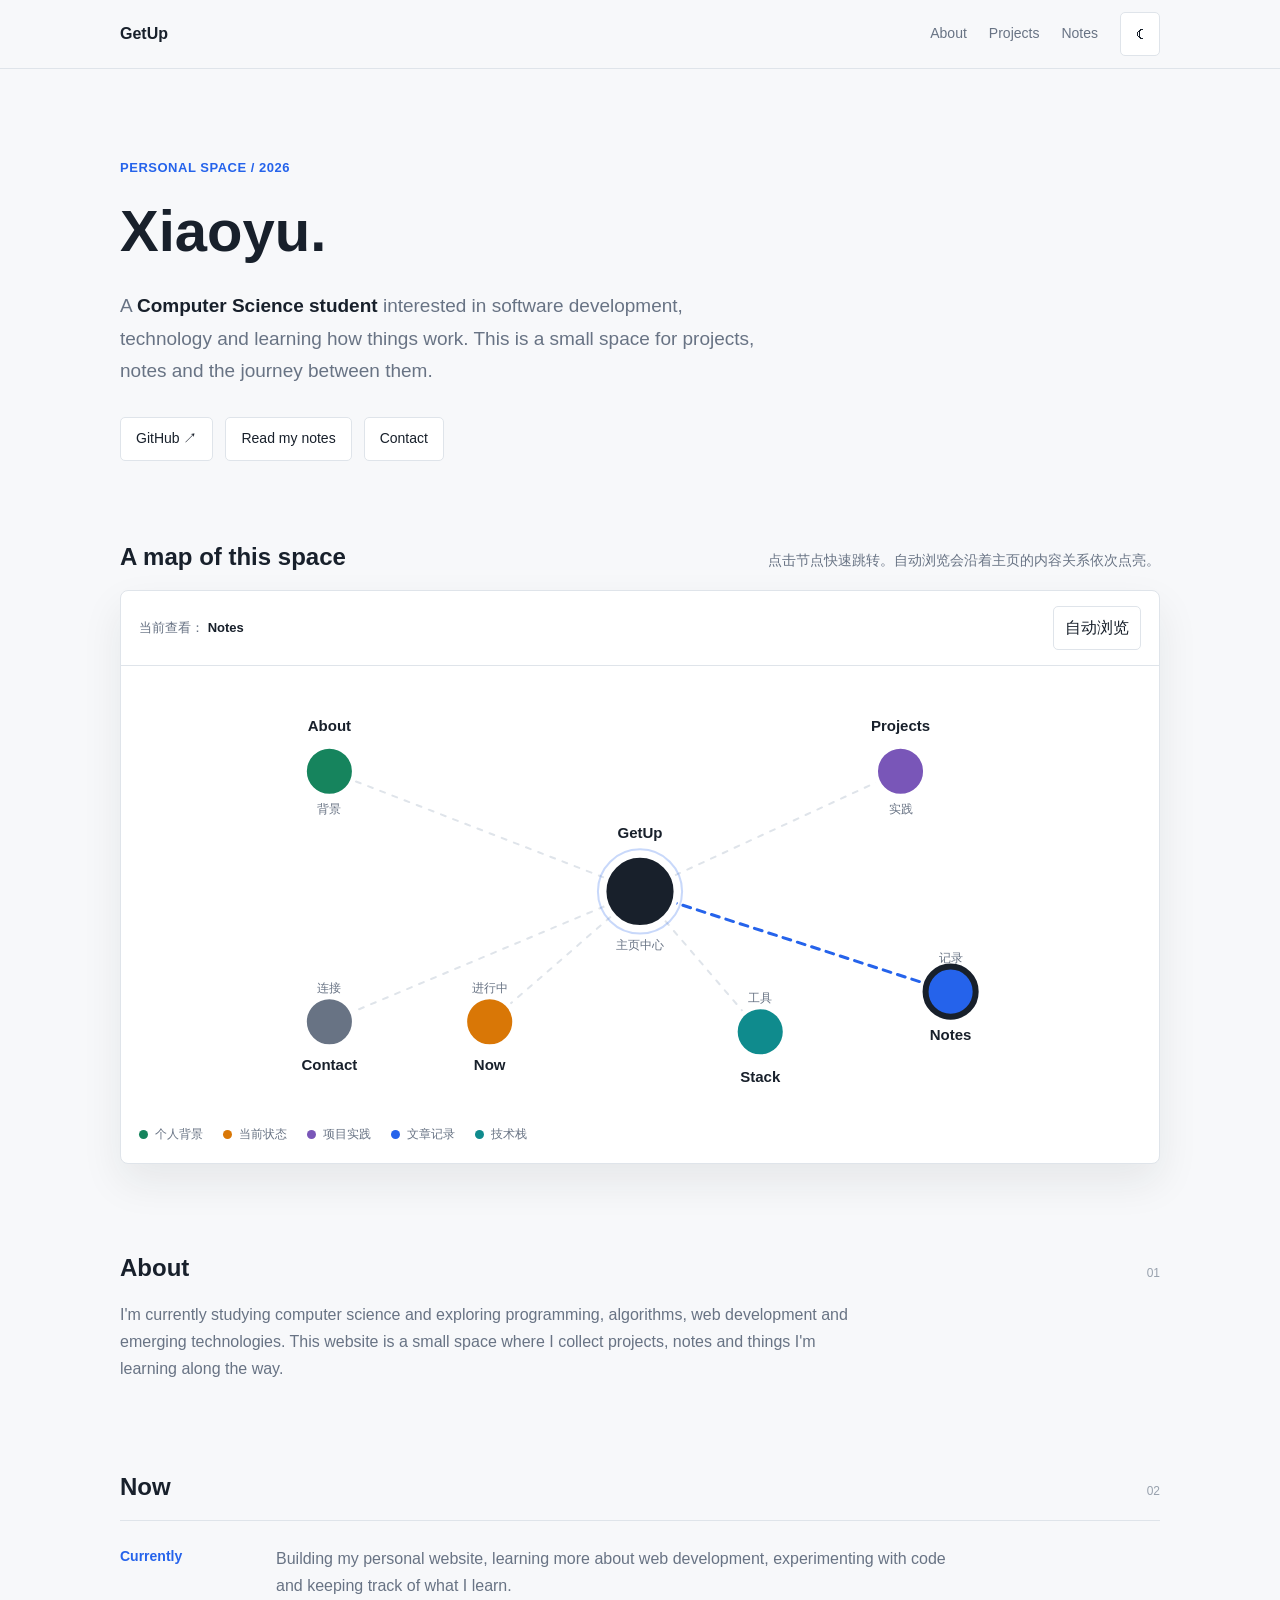
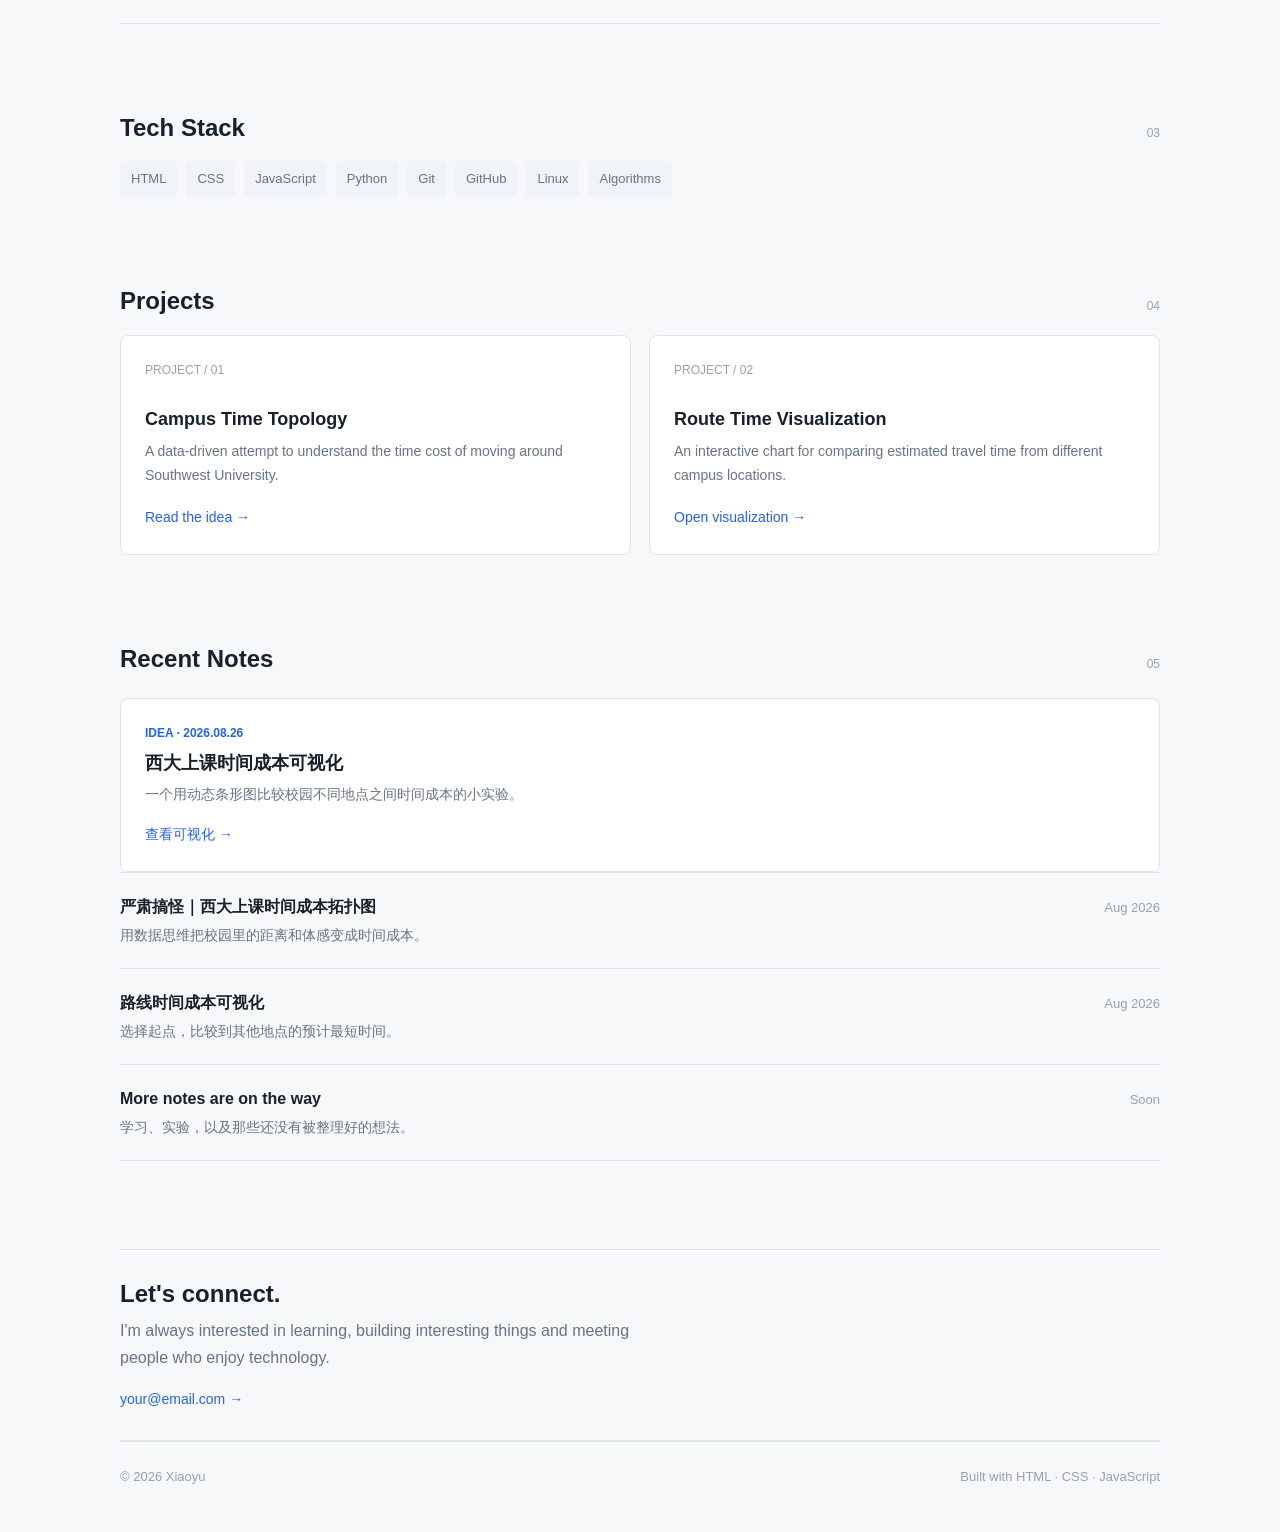
==== commit d9081144: "Update index.html" ====
--- a/index.html
+++ b/index.html
@@ -1,39 +1,39 @@
 <!DOCTYPE html>
-<html lang="en">
+<html lang="zh-CN">
 <head>
   <meta charset="UTF-8">
   <meta name="viewport" content="width=device-width, initial-scale=1.0">
-
   <title>GetUp — Xiaoyu's Personal Space</title>
-  <meta name="description" content="Xiaoyu's personal website.">
+  <meta name="description" content="Xiaoyu's personal space for projects, notes and things worth learning.">
 
   <style>
     :root {
       --bg: #f7f8fa;
       --surface: #ffffff;
-      --soft: #f0f3f7;
+      --surface-soft: #f0f3f7;
       --text: #18202b;
-      --muted: #687384;
-      --faint: #98a1ad;
+      --text-soft: #687384;
+      --text-faint: #98a1ad;
       --line: #dfe4ea;
-      --blue: #2563eb;
-      --orange: #d97706;
+      --accent: #2563eb;
+      --warm: #d97706;
       --green: #16845d;
       --purple: #7956b8;
       --teal: #0f8b8d;
       --shadow: 0 18px 42px rgba(24, 32, 43, 0.08);
+      --transition: 180ms ease;
     }
 
     [data-theme="dark"] {
       --bg: #10151c;
       --surface: #171e28;
-      --soft: #202a37;
+      --surface-soft: #202a37;
       --text: #f1f5f9;
-      --muted: #a7b2c2;
-      --faint: #718096;
+      --text-soft: #a7b2c2;
+      --text-faint: #718096;
       --line: #2c3745;
-      --blue: #76a7ff;
-      --orange: #f0a54b;
+      --accent: #76a7ff;
+      --warm: #f0a54b;
       --green: #5bc99a;
       --purple: #b39ae6;
       --teal: #61d2d0;
@@ -54,7 +54,7 @@
       background: var(--bg);
       font-family: Arial, "Microsoft YaHei", sans-serif;
       line-height: 1.7;
-      transition: background 0.2s, color 0.2s;
+      transition: background var(--transition), color var(--transition);
     }
 
     a {
@@ -87,6 +87,7 @@
 
     .logo {
       color: var(--text);
+      font-size: 16px;
       font-weight: 600;
       text-decoration: none;
     }
@@ -98,43 +99,45 @@
     }
 
     .nav-right a {
-      color: var(--muted);
+      color: var(--text-soft);
       font-size: 14px;
       text-decoration: none;
     }
 
     .nav-right a:hover {
-      color: var(--blue);
+      color: var(--text);
     }
 
     .theme-toggle,
     .tour-toggle {
+      min-width: 40px;
       min-height: 40px;
-      padding: 8px 12px;
+      padding: 7px 11px;
       color: var(--text);
       background: var(--surface);
       border: 1px solid var(--line);
       border-radius: 5px;
       cursor: pointer;
+      transition: border-color var(--transition), color var(--transition);
     }
 
     .theme-toggle:hover,
     .tour-toggle:hover,
     .tour-toggle.is-running {
-      color: var(--blue);
-      border-color: var(--blue);
+      color: var(--accent);
+      border-color: var(--accent);
     }
 
     .hero {
-      padding: 86px 0 42px;
+      padding: 88px 0 40px;
     }
 
     .eyebrow {
       margin: 0 0 14px;
-      color: var(--blue);
+      color: var(--accent);
       font-size: 13px;
       font-weight: 600;
-      letter-spacing: 0.05em;
+      letter-spacing: 0.04em;
     }
 
     h1,
@@ -144,16 +147,17 @@
     }
 
     h1 {
+      max-width: 780px;
       margin: 0;
-      font-size: 54px;
+      font-size: 58px;
       font-weight: 600;
     }
 
     .hero-description {
-      max-width: 680px;
+      max-width: 660px;
       margin: 22px 0 0;
-      color: var(--muted);
-      font-size: 18px;
+      color: var(--text-soft);
+      font-size: 19px;
     }
 
     .hero-description strong {
@@ -164,32 +168,35 @@
       display: flex;
       flex-wrap: wrap;
       gap: 12px;
-      margin-top: 28px;
+      margin-top: 30px;
     }
 
     .hero-links a {
       padding: 9px 15px;
+      color: var(--text);
       background: var(--surface);
       border: 1px solid var(--line);
       border-radius: 5px;
       font-size: 14px;
       text-decoration: none;
+      transition: border-color var(--transition), color var(--transition), transform var(--transition);
     }
 
     .hero-links a:hover {
-      color: var(--blue);
-      border-color: var(--blue);
+      color: var(--accent);
+      border-color: var(--accent);
+      transform: translateY(-2px);
     }
 
     .map-section {
-      margin-top: 36px;
+      margin-top: 40px;
     }
 
     .section-heading {
       display: flex;
       align-items: end;
       justify-content: space-between;
-      gap: 20px;
+      gap: 22px;
       margin-bottom: 18px;
     }
 
@@ -200,9 +207,9 @@
     }
 
     .section-heading p {
-      max-width: 540px;
+      max-width: 530px;
       margin: 0;
-      color: var(--muted);
+      color: var(--text-soft);
       font-size: 14px;
     }
 
@@ -218,12 +225,14 @@
       display: flex;
       align-items: center;
       justify-content: space-between;
+      gap: 20px;
       padding: 15px 18px;
       border-bottom: 1px solid var(--line);
     }
 
     .map-status {
-      color: var(--muted);
+      min-height: 22px;
+      color: var(--text-soft);
       font-size: 13px;
     }
 
@@ -232,14 +241,15 @@
     }
 
     .map-frame {
-      padding: 12px 18px 18px;
+      padding: 10px 18px 18px;
     }
 
     .site-map {
       display: block;
       width: 100%;
+      height: auto;
+      aspect-ratio: 1000 / 430;
       min-height: 300px;
-      aspect-ratio: 1000 / 430;
     }
 
     .map-bg {
@@ -251,12 +261,14 @@
       stroke: var(--line);
       stroke-width: 2;
       stroke-dasharray: 5 8;
+      stroke-linecap: round;
     }
 
     .map-line.is-active {
-      stroke: var(--blue);
+      stroke: var(--accent);
       stroke-width: 3;
-      animation: line-flow 1.5s linear infinite;
+      stroke-dasharray: 8 7;
+      animation: line-flow 1.6s linear infinite;
     }
 
     .map-node {
@@ -264,52 +276,59 @@
       outline: none;
     }
 
+    .map-node:focus-visible .map-circle,
+    .map-node:hover .map-circle {
+      stroke: var(--accent);
+      stroke-width: 4;
+    }
+
     .map-circle {
       stroke: var(--surface);
       stroke-width: 5;
-      transition: stroke 0.2s, stroke-width 0.2s;
-    }
-
-    .map-node:hover .map-circle,
-    .map-node:focus-visible .map-circle,
+      transition: stroke var(--transition), stroke-width var(--transition);
+    }
+
+    .map-circle.core {
+      fill: var(--text);
+    }
+
+    .map-circle.about {
+      fill: var(--green);
+    }
+
+    .map-circle.now {
+      fill: var(--warm);
+    }
+
+    .map-circle.projects {
+      fill: var(--purple);
+    }
+
+    .map-circle.notes {
+      fill: var(--accent);
+    }
+
+    .map-circle.contact {
+      fill: var(--text-soft);
+    }
+
+    .map-circle.stack {
+      fill: var(--teal);
+    }
+
     .map-node.is-active .map-circle {
       stroke: var(--text);
       stroke-width: 6;
     }
 
-    .map-circle.core {
-      fill: var(--text);
-    }
-
-    .map-circle.about {
-      fill: var(--green);
-    }
-
-    .map-circle.now {
-      fill: var(--orange);
-    }
-
-    .map-circle.stack {
-      fill: var(--teal);
-    }
-
-    .map-circle.projects {
-      fill: var(--purple);
-    }
-
-    .map-circle.notes {
-      fill: var(--blue);
-    }
-
-    .map-circle.contact {
-      fill: var(--muted);
-    }
-
     .map-pulse {
       fill: none;
-      stroke: var(--blue);
+      stroke: var(--accent);
       stroke-width: 2;
-      animation: pulse 2.5s ease-out infinite;
+      opacity: 0.25;
+      transform-box: fill-box;
+      transform-origin: center;
+      animation: pulse 2.6s ease-out infinite;
     }
 
     .map-label {
@@ -320,7 +339,7 @@
     }
 
     .map-label.sub {
-      fill: var(--muted);
+      fill: var(--text-soft);
       font-size: 12px;
       font-weight: 400;
     }
@@ -330,7 +349,7 @@
       flex-wrap: wrap;
       gap: 12px 20px;
       padding: 0 18px 18px;
-      color: var(--muted);
+      color: var(--text-soft);
       font-size: 12px;
     }
 
@@ -346,38 +365,36 @@
       border-radius: 50%;
     }
 
-    .green {
+    .legend-dot.green {
       background: var(--green);
     }
 
-    .orange {
-      background: var(--orange);
-    }
-
-    .teal {
+    .legend-dot.warm {
+      background: var(--warm);
+    }
+
+    .legend-dot.purple {
+      background: var(--purple);
+    }
+
+    .legend-dot.blue {
+      background: var(--accent);
+    }
+
+    .legend-dot.teal {
       background: var(--teal);
-    }
-
-    .purple {
-      background: var(--purple);
-    }
-
-    .blue {
-      background: var(--blue);
     }
 
     @keyframes pulse {
       0% {
         opacity: 0.4;
         transform: scale(0.75);
-        transform-origin: center;
       }
 
       70%,
       100% {
         opacity: 0;
         transform: scale(1.8);
-        transform-origin: center;
       }
     }
 
@@ -388,16 +405,20 @@
     }
 
     section.content-section {
-      margin-top: 86px;
+      margin-top: 88px;
+    }
+
+    .content-section > .section-heading {
+      margin-bottom: 22px;
     }
 
     .section-label {
-      color: var(--faint);
+      color: var(--text-faint);
       font-size: 12px;
     }
 
     p {
-      color: var(--muted);
+      color: var(--text-soft);
     }
 
     .about-copy {
@@ -415,7 +436,7 @@
     }
 
     .now-title {
-      color: var(--blue);
+      color: var(--accent);
       font-size: 14px;
       font-weight: 600;
     }
@@ -433,10 +454,16 @@
 
     .tech span {
       padding: 7px 11px;
-      color: var(--muted);
-      background: var(--soft);
+      color: var(--text-soft);
+      background: var(--surface-soft);
       border-radius: 4px;
       font-size: 13px;
+      transition: color var(--transition), transform var(--transition);
+    }
+
+    .tech span:hover {
+      color: var(--text);
+      transform: translateY(-2px);
     }
 
     .projects {
@@ -450,18 +477,18 @@
       background: var(--surface);
       border: 1px solid var(--line);
       border-radius: 8px;
-      transition: border-color 0.2s, transform 0.2s, box-shadow 0.2s;
+      transition: border-color var(--transition), box-shadow var(--transition), transform var(--transition);
     }
 
     .project:hover {
-      border-color: var(--blue);
+      border-color: var(--accent);
       box-shadow: var(--shadow);
       transform: translateY(-3px);
     }
 
     .project-number {
-      margin-bottom: 26px;
-      color: var(--faint);
+      margin-bottom: 28px;
+      color: var(--text-faint);
       font-size: 12px;
     }
 
@@ -479,7 +506,7 @@
     .project-link {
       display: inline-block;
       margin-top: 18px;
-      color: var(--blue);
+      color: var(--accent);
       font-size: 14px;
       text-decoration: none;
     }
@@ -490,6 +517,51 @@
 
     .posts {
       border-top: 1px solid var(--line);
+    }
+
+    .note-card {
+      margin-top: 24px;
+      padding: 24px;
+      background: var(--surface);
+      border: 1px solid var(--line);
+      border-radius: 8px;
+      transition: border-color 0.2s, transform 0.2s, box-shadow 0.2s;
+    }
+
+    .note-card:hover {
+      border-color: var(--accent);
+      box-shadow: var(--shadow);
+      transform: translateY(-3px);
+    }
+
+    .note-meta {
+      margin: 0 0 8px;
+      color: var(--accent);
+      font-size: 12px;
+      font-weight: 600;
+    }
+
+    .note-card h3 {
+      margin: 0 0 8px;
+      font-size: 18px;
+      font-weight: 600;
+    }
+
+    .note-card p:not(.note-meta) {
+      margin: 0;
+      font-size: 14px;
+    }
+
+    .note-card a {
+      display: inline-block;
+      margin-top: 16px;
+      color: var(--accent);
+      font-size: 14px;
+      text-decoration: none;
+    }
+
+    .note-card a:hover {
+      text-decoration: underline;
     }
 
     .post {
@@ -500,6 +572,7 @@
       padding: 20px 0;
       border-bottom: 1px solid var(--line);
       text-decoration: none;
+      transition: padding-left var(--transition);
     }
 
     .post:hover {
@@ -514,12 +587,13 @@
 
     .post-description {
       margin-top: 4px;
-      color: var(--muted);
+      color: var(--text-soft);
       font-size: 14px;
     }
 
     .post-date {
-      color: var(--faint);
+      flex: 0 0 auto;
+      color: var(--text-faint);
       font-size: 13px;
       white-space: nowrap;
     }
@@ -544,17 +618,22 @@
     .contact a {
       display: inline-block;
       margin-top: 16px;
-      color: var(--blue);
+      color: var(--accent);
+      font-size: 14px;
       text-decoration: none;
+    }
+
+    .contact a:hover {
+      text-decoration: underline;
     }
 
     footer {
       display: flex;
       justify-content: space-between;
       gap: 16px;
-      margin-top: 86px;
+      margin-top: 88px;
       padding: 24px 0 44px;
-      color: var(--faint);
+      color: var(--text-faint);
       border-top: 1px solid var(--line);
       font-size: 13px;
     }
@@ -569,7 +648,7 @@
       }
 
       .hero {
-        padding-top: 54px;
+        padding-top: 56px;
       }
 
       h1 {
@@ -595,7 +674,7 @@
       }
 
       .site-map {
-        min-height: 280px;
+        min-height: 285px;
       }
 
       .map-label {
@@ -630,9 +709,10 @@
       *,
       *::before,
       *::after {
-        animation: none !important;
         scroll-behavior: auto !important;
-        transition: none !important;
+        animation-duration: 0.01ms !important;
+        animation-iteration-count: 1 !important;
+        transition-duration: 0.01ms !important;
       }
     }
   </style>
@@ -647,9 +727,7 @@
         <a href="#about">About</a>
         <a href="#projects">Projects</a>
         <a href="#notes">Notes</a>
-        <button id="themeBtn" class="theme-toggle" type="button">
-          ☾
-        </button>
+        <button class="theme-toggle" id="themeBtn" type="button" aria-label="切换主题">☾</button>
       </div>
     </div>
   </nav>
@@ -662,9 +740,9 @@
         <h1>Xiaoyu.</h1>
 
         <p class="hero-description">
-          A <strong>Computer Science student</strong> interested in software
-          development, technology and learning how things work. This is a small
-          space for projects, notes and the journey between them.
+          A <strong>Computer Science student</strong> interested in software development,
+          technology and learning how things work. This is a small space for projects,
+          notes and the journey between them.
         </p>
 
         <div class="hero-links">
@@ -687,9 +765,7 @@
       <div class="container">
         <div class="section-heading">
           <h2 id="map-title">A map of this space</h2>
-          <p>
-            点击节点可以快速跳转。自动浏览会依次点亮主页的不同内容。
-          </p>
+          <p>点击节点快速跳转。自动浏览会沿着主页的内容关系依次点亮。</p>
         </div>
 
         <div class="map-tool">
@@ -699,7 +775,12 @@
               <strong id="map-status-text">主页中心</strong>
             </div>
 
-            <button id="tourBtn" class="tour-toggle" type="button" aria-pressed="false">
+            <button
+              class="tour-toggle"
+              id="tourBtn"
+              type="button"
+              aria-pressed="false"
+            >
               自动浏览
             </button>
           </div>
@@ -713,31 +794,25 @@
               aria-labelledby="site-map-title site-map-desc"
             >
               <title id="site-map-title">GetUp 博客主页内容关系图</title>
-
               <desc id="site-map-desc">
-                中心节点连接 About、Now、Tech Stack、Projects、Notes 和 Contact。
+                中心节点连接 About、Now、Tech Stack、Projects、Notes 和 Contact 页面区域。
               </desc>
 
-              <rect class="map-bg" x="0" y="0" width="1000" height="430"></rect>
+              <rect
+                class="map-bg"
+                x="0"
+                y="0"
+                width="1000"
+                height="430"
+              ></rect>
 
               <g aria-hidden="true">
-                <line class="map-line" data-line="about"
-                  x1="500" y1="215" x2="190" y2="95"></line>
-
-                <line class="map-line" data-line="now"
-                  x1="500" y1="215" x2="350" y2="345"></line>
-
-                <line class="map-line" data-line="stack"
-                  x1="500" y1="215" x2="620" y2="355"></line>
-
-                <line class="map-line" data-line="projects"
-                  x1="500" y1="215" x2="760" y2="95"></line>
-
-                <line class="map-line" data-line="notes"
-                  x1="500" y1="215" x2="810" y2="315"></line>
-
-                <line class="map-line" data-line="contact"
-                  x1="500" y1="215" x2="190" y2="345"></line>
+                <line class="map-line" data-line="about" x1="500" y1="215" x2="190" y2="95"></line>
+                <line class="map-line" data-line="now" x1="500" y1="215" x2="350" y2="345"></line>
+                <line class="map-line" data-line="projects" x1="500" y1="215" x2="760" y2="95"></line>
+                <line class="map-line" data-line="notes" x1="500" y1="215" x2="810" y2="315"></line>
+                <line class="map-line" data-line="contact" x1="500" y1="215" x2="190" y2="345"></line>
+                <line class="map-line" data-line="stack" x1="500" y1="215" x2="620" y2="355"></line>
               </g>
 
               <g class="map-node" data-target="about" tabindex="0" role="button" aria-label="跳转到 About">
@@ -752,12 +827,6 @@
                 <text class="map-label sub" x="350" y="315">进行中</text>
               </g>
 
-              <g class="map-node" data-target="stack" tabindex="0" role="button" aria-label="跳转到 Tech Stack">
-                <circle class="map-circle stack" cx="620" cy="355" r="25"></circle>
-                <text class="map-label" x="620" y="405">Stack</text>
-                <text class="map-label sub" x="620" y="325">工具</text>
-              </g>
-
               <g class="map-node" data-target="projects" tabindex="0" role="button" aria-label="跳转到 Projects">
                 <circle class="map-circle projects" cx="760" cy="95" r="25"></circle>
                 <text class="map-label" x="760" y="55">Projects</text>
@@ -774,6 +843,12 @@
                 <circle class="map-circle contact" cx="190" cy="345" r="25"></circle>
                 <text class="map-label" x="190" y="393">Contact</text>
                 <text class="map-label sub" x="190" y="315">连接</text>
+              </g>
+
+              <g class="map-node" data-target="stack" tabindex="0" role="button" aria-label="跳转到 Tech Stack">
+                <circle class="map-circle stack" cx="620" cy="355" r="25"></circle>
+                <text class="map-label" x="620" y="405">Stack</text>
+                <text class="map-label sub" x="620" y="325">工具</text>
               </g>
 
               <g class="map-node is-active" data-target="top" tabindex="0" role="button" aria-label="回到主页中心">
@@ -785,20 +860,15 @@
             </svg>
           </div>
 
-          <div class="map-legend">
+          <div class="map-legend" aria-label="内容类型图例">
             <span class="legend-item">
               <i class="legend-dot green"></i>
               个人背景
             </span>
 
             <span class="legend-item">
-              <i class="legend-dot orange"></i>
+              <i class="legend-dot warm"></i>
               当前状态
-            </span>
-
-            <span class="legend-item">
-              <i class="legend-dot teal"></i>
-              技术栈
             </span>
 
             <span class="legend-item">
@@ -809,6 +879,11 @@
             <span class="legend-item">
               <i class="legend-dot blue"></i>
               文章记录
+            </span>
+
+            <span class="legend-item">
+              <i class="legend-dot teal"></i>
+              技术栈
             </span>
           </div>
         </div>
@@ -856,7 +931,7 @@
           <span class="section-label">03</span>
         </div>
 
-        <div class="tech">
+        <div class="tech" aria-label="技术栈">
           <span>HTML</span>
           <span>CSS</span>
           <span>JavaScript</span>
@@ -917,6 +992,20 @@
           <span class="section-label">05</span>
         </div>
 
+        <article class="note-card">
+          <p class="note-meta">IDEA · 2026.08.26</p>
+
+          <h3>西大上课时间成本可视化</h3>
+
+          <p>
+            一个用动态条形图比较校园不同地点之间时间成本的小实验。
+          </p>
+
+          <a href="posts/idea-visualization.html">
+            查看可视化 →
+          </a>
+        </article>
+
         <div class="posts">
           <a href="posts/idea.html" class="post">
             <div>
@@ -993,21 +1082,14 @@
     const mapNodes = Array.from(document.querySelectorAll(".map-node"));
     const mapLines = Array.from(document.querySelectorAll(".map-line"));
     const sections = Array.from(document.querySelectorAll("section[id]"));
-
-    const reduceMotion =
-      window.matchMedia("(prefers-reduced-motion: reduce)").matches;
-
-    let theme = "light";
+    const reduceMotion = window.matchMedia(
+      "(prefers-reduced-motion: reduce)"
+    ).matches;
+
     let tourTimer = null;
     let tourIndex = -1;
     let manualTarget = null;
     let manualTargetTimer = null;
-
-    try {
-      theme = localStorage.getItem("getup-theme") || "light";
-    } catch (error) {
-      theme = "light";
-    }
 
     function setTheme(nextTheme) {
       if (nextTheme === "dark") {
@@ -1026,29 +1108,37 @@
       );
     }
 
+    let theme = "light";
+
+    try {
+      theme = localStorage.getItem("getup-theme") || "light";
+    } catch (error) {
+      theme = "light";
+    }
+
     setTheme(theme);
 
-    themeBtn.addEventListener("click", function() {
+    themeBtn.addEventListener("click", function () {
       theme = theme === "light" ? "dark" : "light";
 
       try {
         localStorage.setItem("getup-theme", theme);
       } catch (error) {
-        // 当前访问仍然可以切换主题。
+        // 浏览器不支持本地存储时，当前页面仍然可以切换主题。
       }
 
       setTheme(theme);
     });
 
     function activateMapNode(targetId, shouldScroll) {
-      mapNodes.forEach(function(node) {
+      mapNodes.forEach(function (node) {
         node.classList.toggle(
           "is-active",
           node.dataset.target === targetId
         );
       });
 
-      mapLines.forEach(function(line) {
+      mapLines.forEach(function (line) {
         line.classList.toggle(
           "is-active",
           line.dataset.line === targetId
@@ -1056,7 +1146,7 @@
       });
 
       const target = document.querySelector(
-        "[data-target=\"" + targetId + "\"]"
+        '[data-target="' + targetId + '"]'
       );
 
       const targetLabel = target
@@ -1072,7 +1162,7 @@
           window.clearTimeout(manualTargetTimer);
         }
 
-        manualTargetTimer = window.setTimeout(function() {
+        manualTargetTimer = window.setTimeout(function () {
           manualTarget = null;
         }, 1200);
 
@@ -1087,14 +1177,14 @@
       }
     }
 
-    mapNodes.forEach(function(node) {
+    mapNodes.forEach(function (node) {
       function activateFromNode() {
         activateMapNode(node.dataset.target, true);
       }
 
       node.addEventListener("click", activateFromNode);
 
-      node.addEventListener("keydown", function(event) {
+      node.addEventListener("keydown", function (event) {
         if (event.key === "Enter" || event.key === " ") {
           event.preventDefault();
           activateFromNode();
@@ -1102,22 +1192,25 @@
       });
     });
 
-    const observer = new IntersectionObserver(function(entries) {
-      entries.forEach(function(entry) {
-        if (
-          entry.isIntersecting &&
-          !tourTimer &&
-          !manualTarget
-        ) {
-          activateMapNode(entry.target.id, false);
-        }
-      });
-    }, {
-      rootMargin: "-30% 0px -55% 0px",
-      threshold: 0
-    });
-
-    sections.forEach(function(section) {
+    const observer = new IntersectionObserver(
+      function (entries) {
+        entries.forEach(function (entry) {
+          if (
+            entry.isIntersecting &&
+            !tourTimer &&
+            !manualTarget
+          ) {
+            activateMapNode(entry.target.id, false);
+          }
+        });
+      },
+      {
+        rootMargin: "-30% 0px -55% 0px",
+        threshold: 0
+      }
+    );
+
+    sections.forEach(function (section) {
       observer.observe(section);
     });
 
@@ -1146,7 +1239,7 @@
       activateMapNode(targets[tourIndex], true);
     }
 
-    tourBtn.addEventListener("click", function() {
+    tourBtn.addEventListener("click", function () {
       if (tourTimer) {
         stopTour();
         return;
@@ -1157,6 +1250,7 @@
       tourBtn.textContent = "停止浏览";
 
       advanceTour();
+
       tourTimer = window.setInterval(advanceTour, 2200);
     });
 
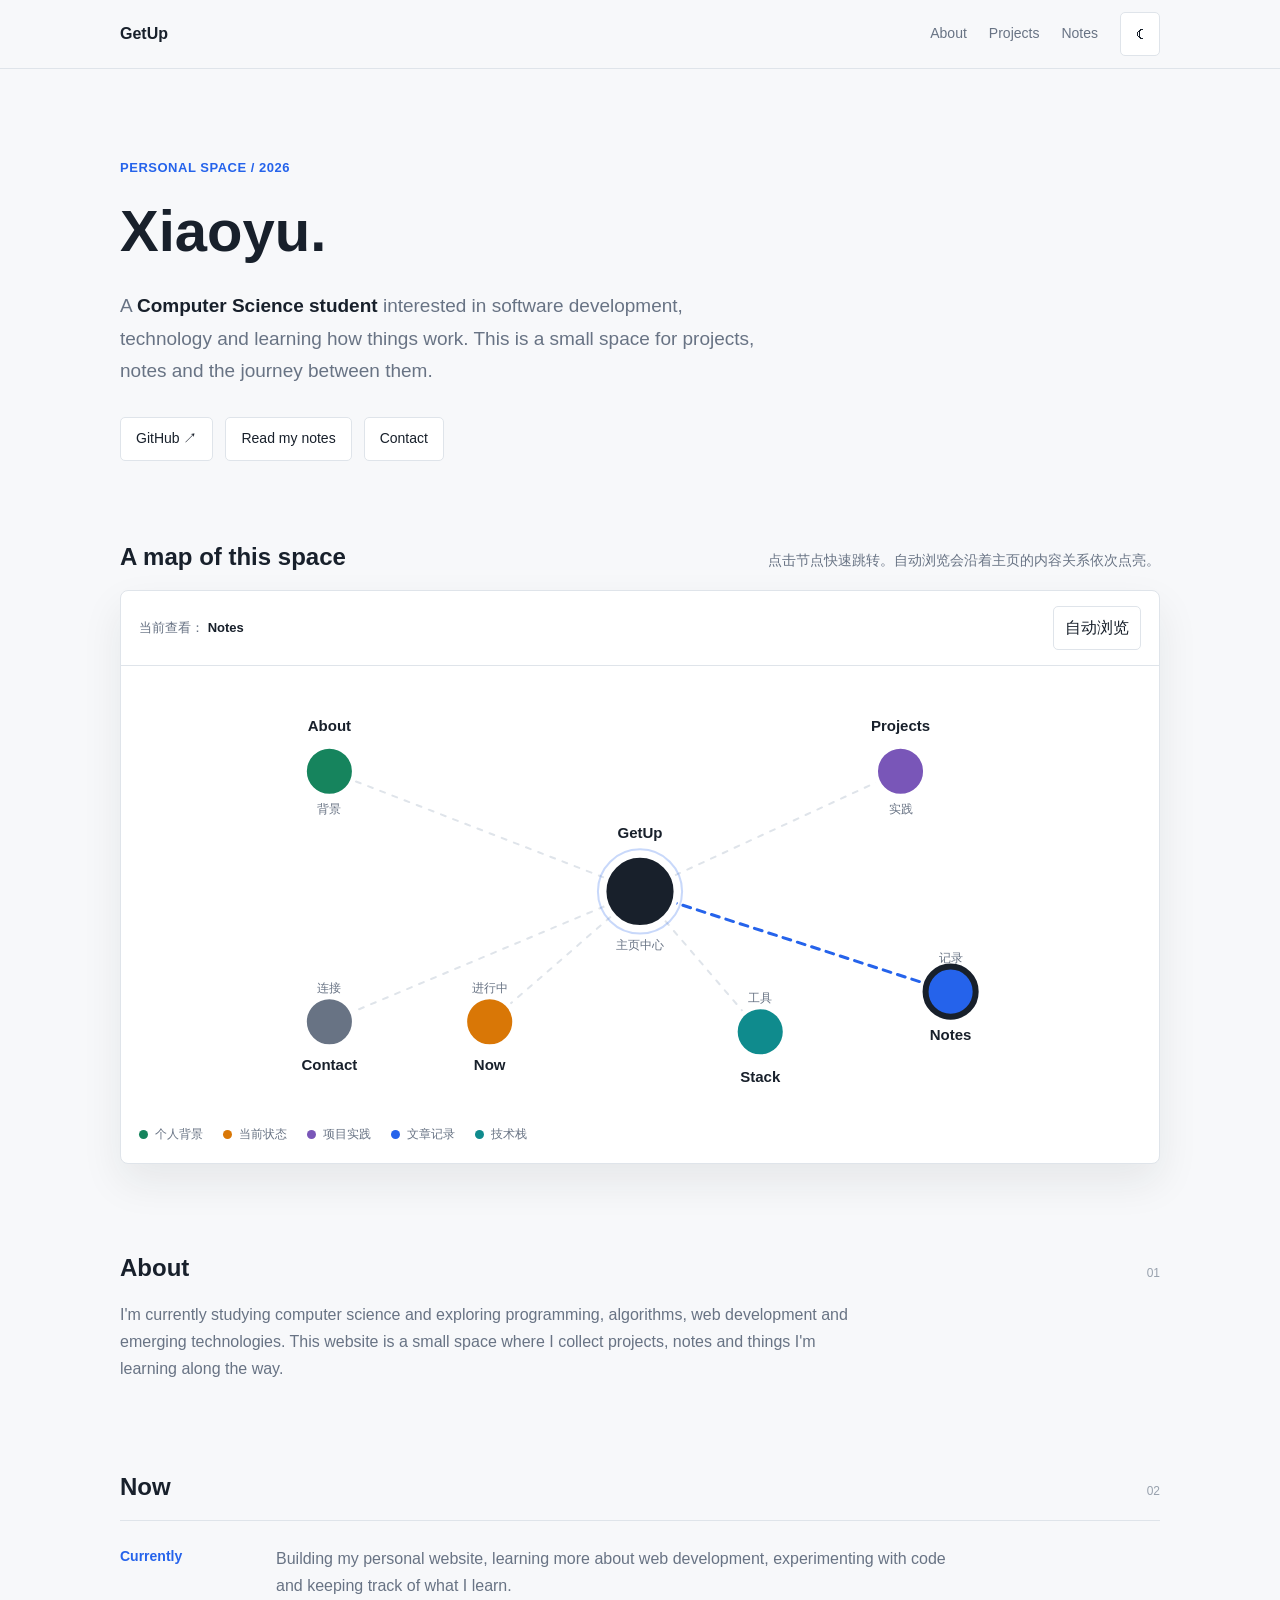
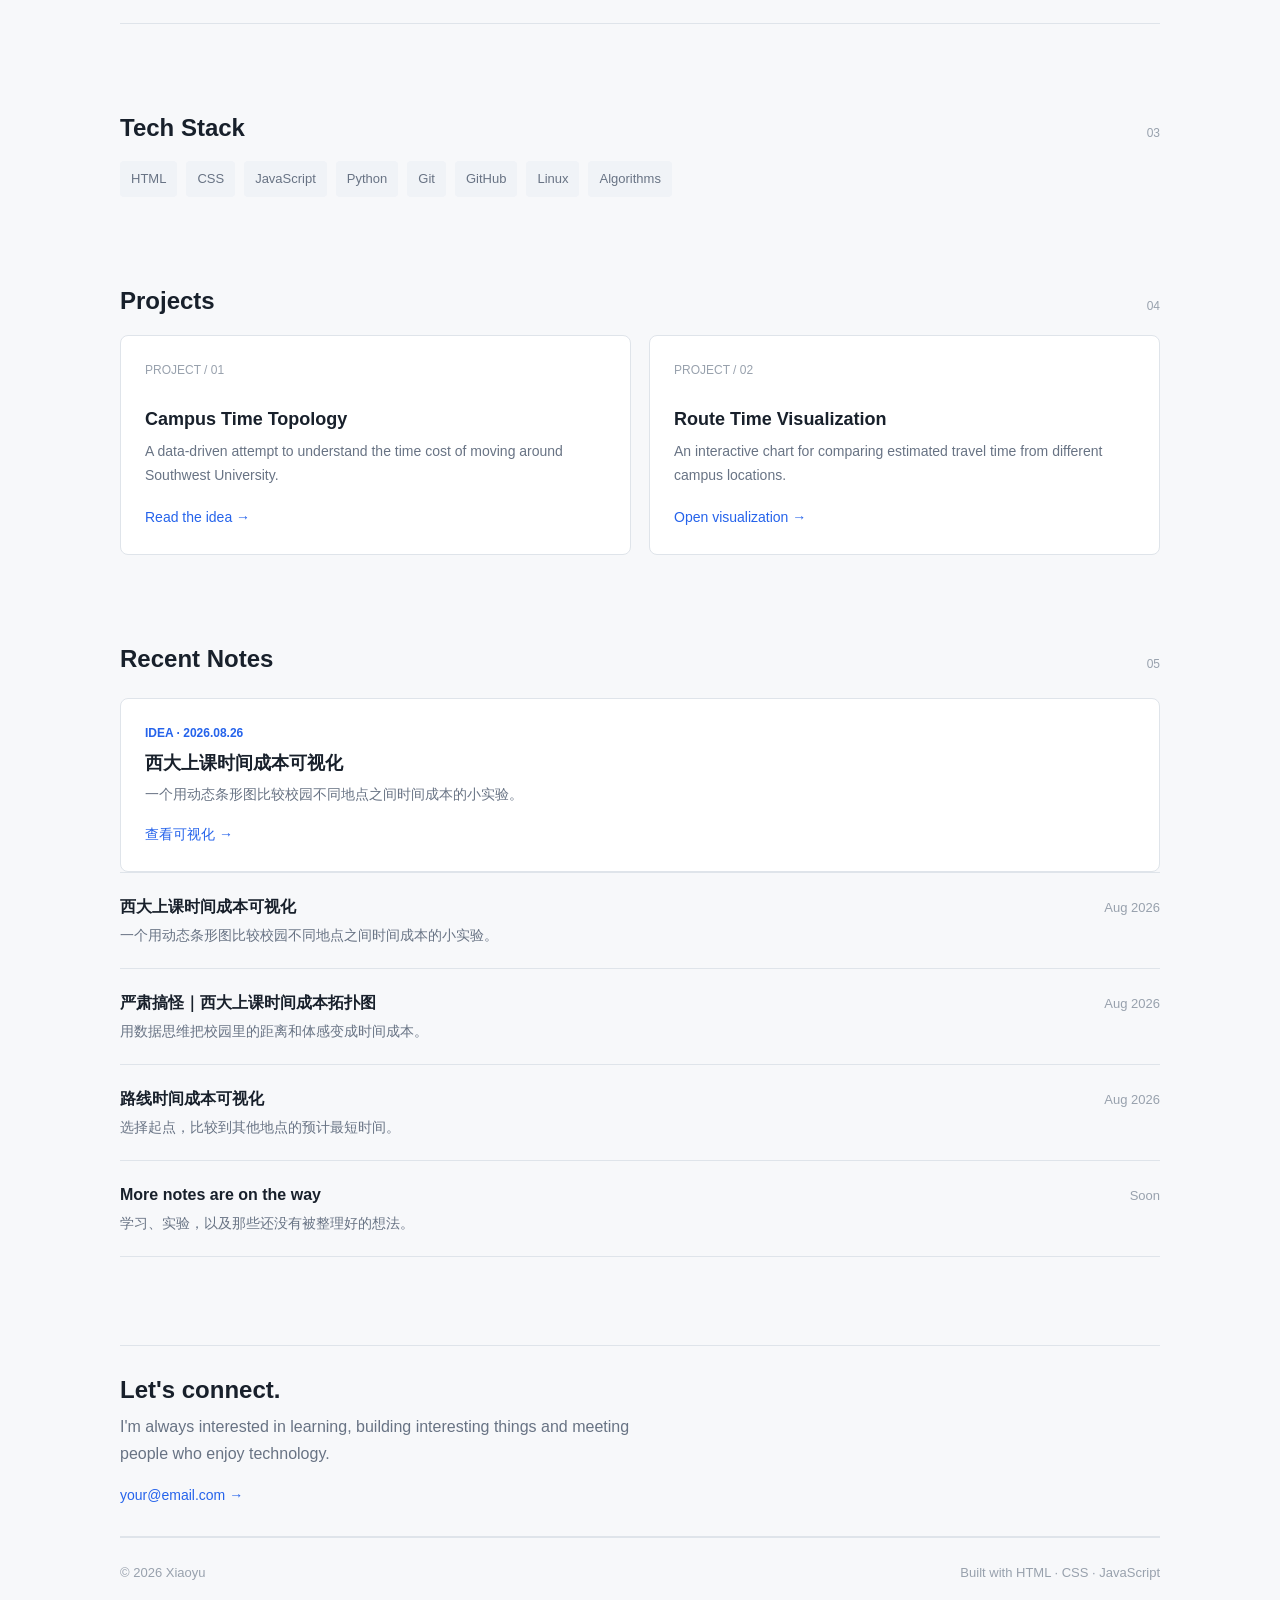
==== commit 301fc772: "Update index.html" ====
--- a/index.html
+++ b/index.html
@@ -977,7 +977,7 @@
               different campus locations.
             </p>
 
-            <a href="posts/idea-visualization.html" class="project-link">
+            <a href="idea-campus-time.html" class="project-link">
               Open visualization →
             </a>
           </article>
@@ -1007,6 +1007,19 @@
         </article>
 
         <div class="posts">
+          <a href="idea-campus-time.html" class="post">
+  <div>
+    <div class="post-title">
+      西大上课时间成本可视化
+    </div>
+
+    <div class="post-description">
+      一个用动态条形图比较校园不同地点之间时间成本的小实验。
+    </div>
+  </div>
+
+  <div class="post-date">Aug 2026</div>
+</a>
           <a href="posts/idea.html" class="post">
             <div>
               <div class="post-title">
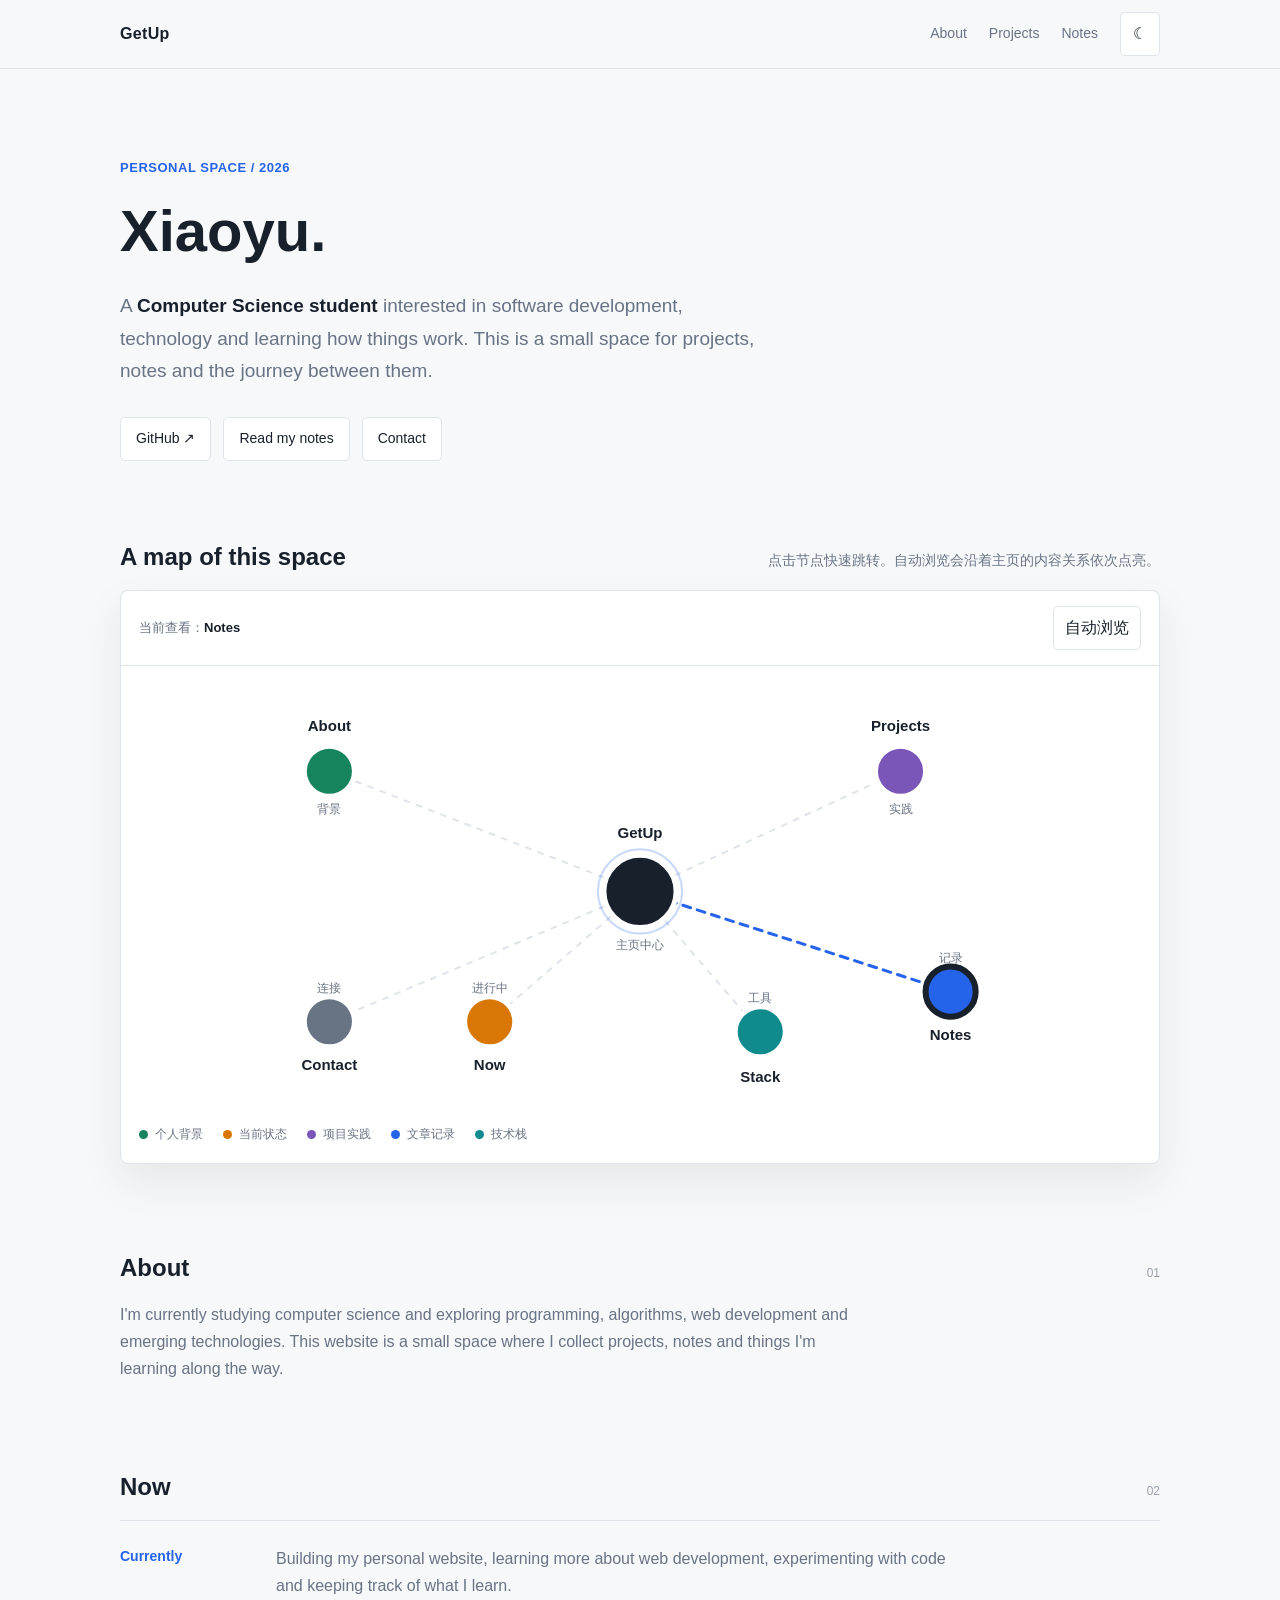
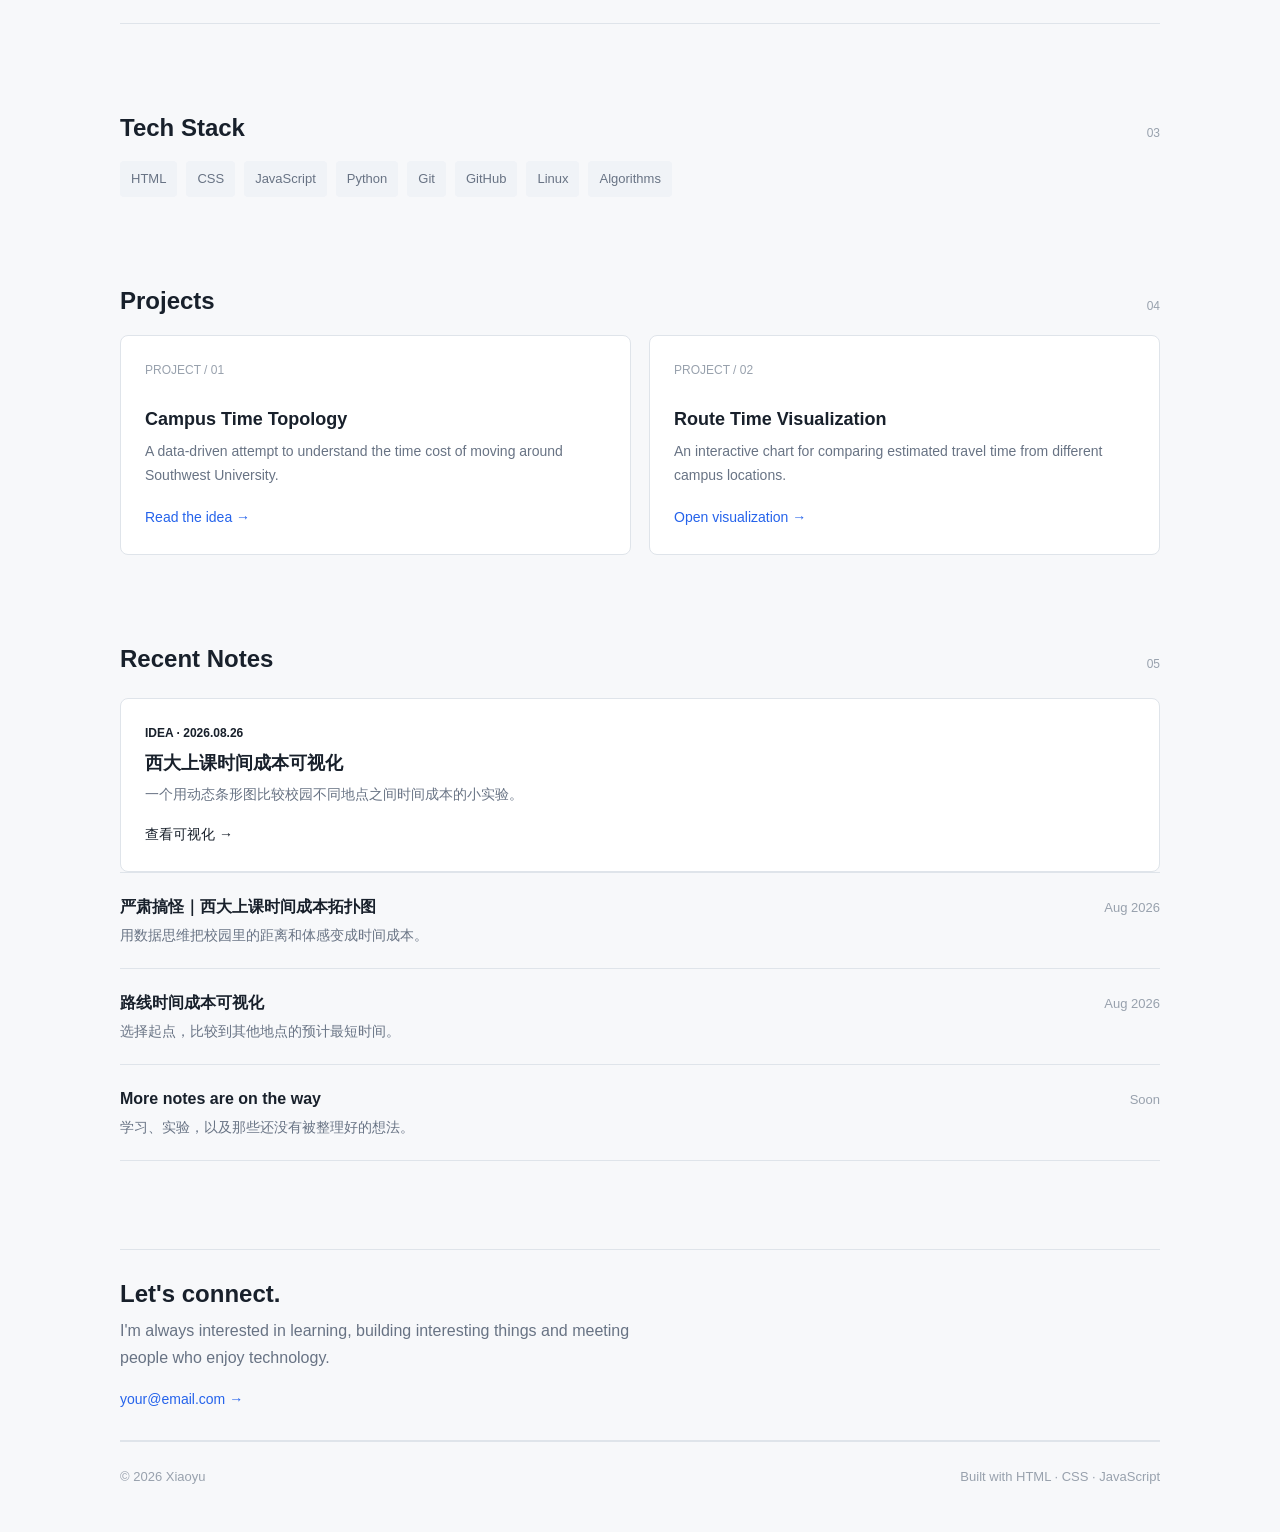
==== commit 6ba8f317: "Add IDEA visualization link to homepage" ====
--- a/index.html
+++ b/index.html
@@ -1,11 +1,10 @@
 <!DOCTYPE html>
-<html lang="zh-CN">
+<html lang="en">
 <head>
   <meta charset="UTF-8">
   <meta name="viewport" content="width=device-width, initial-scale=1.0">
   <title>GetUp — Xiaoyu's Personal Space</title>
   <meta name="description" content="Xiaoyu's personal space for projects, notes and things worth learning.">
-
   <style>
     :root {
       --bg: #f7f8fa;
@@ -40,35 +39,19 @@
       --shadow: 0 18px 42px rgba(0, 0, 0, 0.22);
     }
 
-    * {
-      box-sizing: border-box;
-    }
-
-    html {
-      scroll-behavior: smooth;
-    }
-
+    * { box-sizing: border-box; }
+    html { scroll-behavior: smooth; }
     body {
       margin: 0;
       color: var(--text);
       background: var(--bg);
-      font-family: Arial, "Microsoft YaHei", sans-serif;
+      font-family: Inter, -apple-system, BlinkMacSystemFont, "Segoe UI", "Microsoft YaHei", sans-serif;
       line-height: 1.7;
       transition: background var(--transition), color var(--transition);
     }
-
-    a {
-      color: inherit;
-    }
-
-    button {
-      font: inherit;
-    }
-
-    .container {
-      width: min(1040px, calc(100% - 40px));
-      margin: 0 auto;
-    }
+    a { color: inherit; }
+    button { font: inherit; }
+    .container { width: min(1040px, calc(100% - 40px)); margin: 0 auto; }
 
     .site-nav {
       position: sticky;
@@ -77,37 +60,27 @@
       background: var(--bg);
       border-bottom: 1px solid var(--line);
     }
-
     .nav-inner {
       display: flex;
       align-items: center;
       justify-content: space-between;
       min-height: 68px;
     }
-
     .logo {
       color: var(--text);
       font-size: 16px;
       font-weight: 600;
+      letter-spacing: 0.02em;
       text-decoration: none;
     }
-
-    .nav-right {
-      display: flex;
-      align-items: center;
-      gap: 22px;
-    }
-
+    .nav-right { display: flex; align-items: center; gap: 22px; }
     .nav-right a {
       color: var(--text-soft);
       font-size: 14px;
       text-decoration: none;
-    }
-
-    .nav-right a:hover {
-      color: var(--text);
-    }
-
+      transition: color var(--transition);
+    }
+    .nav-right a:hover { color: var(--text); }
     .theme-toggle,
     .tour-toggle {
       min-width: 40px;
@@ -120,7 +93,6 @@
       cursor: pointer;
       transition: border-color var(--transition), color var(--transition);
     }
-
     .theme-toggle:hover,
     .tour-toggle:hover,
     .tour-toggle.is-running {
@@ -128,10 +100,7 @@
       border-color: var(--accent);
     }
 
-    .hero {
-      padding: 88px 0 40px;
-    }
-
+    .hero { padding: 88px 0 40px; }
     .eyebrow {
       margin: 0 0 14px;
       color: var(--accent);
@@ -139,38 +108,21 @@
       font-weight: 600;
       letter-spacing: 0.04em;
     }
-
-    h1,
-    h2,
-    h3 {
-      line-height: 1.3;
-    }
-
+    h1, h2, h3 { line-height: 1.3; }
     h1 {
       max-width: 780px;
       margin: 0;
       font-size: 58px;
       font-weight: 600;
     }
-
     .hero-description {
       max-width: 660px;
       margin: 22px 0 0;
       color: var(--text-soft);
       font-size: 19px;
     }
-
-    .hero-description strong {
-      color: var(--text);
-    }
-
-    .hero-links {
-      display: flex;
-      flex-wrap: wrap;
-      gap: 12px;
-      margin-top: 30px;
-    }
-
+    .hero-description strong { color: var(--text); font-weight: 600; }
+    .hero-links { display: flex; flex-wrap: wrap; gap: 12px; margin-top: 30px; }
     .hero-links a {
       padding: 9px 15px;
       color: var(--text);
@@ -181,17 +133,13 @@
       text-decoration: none;
       transition: border-color var(--transition), color var(--transition), transform var(--transition);
     }
-
     .hero-links a:hover {
       color: var(--accent);
       border-color: var(--accent);
       transform: translateY(-2px);
     }
 
-    .map-section {
-      margin-top: 40px;
-    }
-
+    .map-section { margin-top: 40px; }
     .section-heading {
       display: flex;
       align-items: end;
@@ -199,20 +147,8 @@
       gap: 22px;
       margin-bottom: 18px;
     }
-
-    .section-heading h2 {
-      margin: 0;
-      font-size: 24px;
-      font-weight: 600;
-    }
-
-    .section-heading p {
-      max-width: 530px;
-      margin: 0;
-      color: var(--text-soft);
-      font-size: 14px;
-    }
-
+    .section-heading h2 { margin: 0; font-size: 24px; font-weight: 600; }
+    .section-heading p { max-width: 530px; margin: 0; color: var(--text-soft); font-size: 14px; }
     .map-tool {
       overflow: hidden;
       background: var(--surface);
@@ -220,7 +156,6 @@
       border-radius: 8px;
       box-shadow: var(--shadow);
     }
-
     .map-toolbar {
       display: flex;
       align-items: center;
@@ -229,33 +164,11 @@
       padding: 15px 18px;
       border-bottom: 1px solid var(--line);
     }
-
-    .map-status {
-      min-height: 22px;
-      color: var(--text-soft);
-      font-size: 13px;
-    }
-
-    .map-status strong {
-      color: var(--text);
-    }
-
-    .map-frame {
-      padding: 10px 18px 18px;
-    }
-
-    .site-map {
-      display: block;
-      width: 100%;
-      height: auto;
-      aspect-ratio: 1000 / 430;
-      min-height: 300px;
-    }
-
-    .map-bg {
-      fill: var(--surface);
-    }
-
+    .map-status { min-height: 22px; color: var(--text-soft); font-size: 13px; }
+    .map-status strong { color: var(--text); font-weight: 600; }
+    .map-frame { padding: 10px 18px 18px; }
+    .site-map { display: block; width: 100%; height: auto; aspect-ratio: 1000 / 430; min-height: 300px; }
+    .map-bg { fill: var(--surface); }
     .map-line {
       fill: none;
       stroke: var(--line);
@@ -263,64 +176,24 @@
       stroke-dasharray: 5 8;
       stroke-linecap: round;
     }
-
     .map-line.is-active {
       stroke: var(--accent);
       stroke-width: 3;
       stroke-dasharray: 8 7;
       animation: line-flow 1.6s linear infinite;
     }
-
-    .map-node {
-      cursor: pointer;
-      outline: none;
-    }
-
+    .map-node { cursor: pointer; outline: none; }
     .map-node:focus-visible .map-circle,
-    .map-node:hover .map-circle {
-      stroke: var(--accent);
-      stroke-width: 4;
-    }
-
-    .map-circle {
-      stroke: var(--surface);
-      stroke-width: 5;
-      transition: stroke var(--transition), stroke-width var(--transition);
-    }
-
-    .map-circle.core {
-      fill: var(--text);
-    }
-
-    .map-circle.about {
-      fill: var(--green);
-    }
-
-    .map-circle.now {
-      fill: var(--warm);
-    }
-
-    .map-circle.projects {
-      fill: var(--purple);
-    }
-
-    .map-circle.notes {
-      fill: var(--accent);
-    }
-
-    .map-circle.contact {
-      fill: var(--text-soft);
-    }
-
-    .map-circle.stack {
-      fill: var(--teal);
-    }
-
-    .map-node.is-active .map-circle {
-      stroke: var(--text);
-      stroke-width: 6;
-    }
-
+    .map-node:hover .map-circle { stroke: var(--accent); stroke-width: 4; }
+    .map-circle { stroke: var(--surface); stroke-width: 5; transition: stroke var(--transition), stroke-width var(--transition); }
+    .map-circle.core { fill: var(--text); }
+    .map-circle.about { fill: var(--green); }
+    .map-circle.now { fill: var(--warm); }
+    .map-circle.projects { fill: var(--purple); }
+    .map-circle.notes { fill: var(--accent); }
+    .map-circle.contact { fill: var(--text-soft); }
+    .map-circle.stack { fill: var(--teal); }
+    .map-node.is-active .map-circle { stroke: var(--text); stroke-width: 6; }
     .map-pulse {
       fill: none;
       stroke: var(--accent);
@@ -330,20 +203,8 @@
       transform-origin: center;
       animation: pulse 2.6s ease-out infinite;
     }
-
-    .map-label {
-      fill: var(--text);
-      font-size: 15px;
-      font-weight: 600;
-      text-anchor: middle;
-    }
-
-    .map-label.sub {
-      fill: var(--text-soft);
-      font-size: 12px;
-      font-weight: 400;
-    }
-
+    .map-label { fill: var(--text); font-size: 15px; font-weight: 600; text-anchor: middle; }
+    .map-label.sub { fill: var(--text-soft); font-size: 12px; font-weight: 400; }
     .map-legend {
       display: flex;
       flex-wrap: wrap;
@@ -352,80 +213,24 @@
       color: var(--text-soft);
       font-size: 12px;
     }
-
-    .legend-item {
-      display: inline-flex;
-      align-items: center;
-      gap: 7px;
-    }
-
-    .legend-dot {
-      width: 9px;
-      height: 9px;
-      border-radius: 50%;
-    }
-
-    .legend-dot.green {
-      background: var(--green);
-    }
-
-    .legend-dot.warm {
-      background: var(--warm);
-    }
-
-    .legend-dot.purple {
-      background: var(--purple);
-    }
-
-    .legend-dot.blue {
-      background: var(--accent);
-    }
-
-    .legend-dot.teal {
-      background: var(--teal);
-    }
-
+    .legend-item { display: inline-flex; align-items: center; gap: 7px; }
+    .legend-dot { width: 9px; height: 9px; border-radius: 50%; }
+    .legend-dot.green { background: var(--green); }
+    .legend-dot.warm { background: var(--warm); }
+    .legend-dot.purple { background: var(--purple); }
+    .legend-dot.blue { background: var(--accent); }
+    .legend-dot.teal { background: var(--teal); }
     @keyframes pulse {
-      0% {
-        opacity: 0.4;
-        transform: scale(0.75);
-      }
-
-      70%,
-      100% {
-        opacity: 0;
-        transform: scale(1.8);
-      }
-    }
-
-    @keyframes line-flow {
-      to {
-        stroke-dashoffset: -30;
-      }
-    }
-
-    section.content-section {
-      margin-top: 88px;
-    }
-
-    .content-section > .section-heading {
-      margin-bottom: 22px;
-    }
-
-    .section-label {
-      color: var(--text-faint);
-      font-size: 12px;
-    }
-
-    p {
-      color: var(--text-soft);
-    }
-
-    .about-copy {
-      max-width: 730px;
-      margin: 0;
-    }
-
+      0% { opacity: 0.4; transform: scale(0.75); }
+      70%, 100% { opacity: 0; transform: scale(1.8); }
+    }
+    @keyframes line-flow { to { stroke-dashoffset: -30; } }
+
+    section.content-section { margin-top: 88px; }
+    .content-section > .section-heading { margin-bottom: 22px; }
+    .section-label { color: var(--text-faint); font-size: 12px; }
+    p { color: var(--text-soft); }
+    .about-copy { max-width: 730px; margin: 0; }
     .now-row {
       display: grid;
       grid-template-columns: 130px 1fr;
@@ -434,24 +239,9 @@
       border-top: 1px solid var(--line);
       border-bottom: 1px solid var(--line);
     }
-
-    .now-title {
-      color: var(--accent);
-      font-size: 14px;
-      font-weight: 600;
-    }
-
-    .now-row p {
-      max-width: 700px;
-      margin: 0;
-    }
-
-    .tech {
-      display: flex;
-      flex-wrap: wrap;
-      gap: 9px;
-    }
-
+    .now-title { color: var(--accent); font-size: 14px; font-weight: 600; }
+    .now-row p { max-width: 700px; margin: 0; }
+    .tech { display: flex; flex-wrap: wrap; gap: 9px; }
     .tech span {
       padding: 7px 11px;
       color: var(--text-soft);
@@ -460,18 +250,8 @@
       font-size: 13px;
       transition: color var(--transition), transform var(--transition);
     }
-
-    .tech span:hover {
-      color: var(--text);
-      transform: translateY(-2px);
-    }
-
-    .projects {
-      display: grid;
-      grid-template-columns: repeat(2, minmax(0, 1fr));
-      gap: 18px;
-    }
-
+    .tech span:hover { color: var(--text); transform: translateY(-2px); }
+    .projects { display: grid; grid-template-columns: repeat(2, minmax(0, 1fr)); gap: 18px; }
     .project {
       padding: 24px;
       background: var(--surface);
@@ -479,30 +259,10 @@
       border-radius: 8px;
       transition: border-color var(--transition), box-shadow var(--transition), transform var(--transition);
     }
-
-    .project:hover {
-      border-color: var(--accent);
-      box-shadow: var(--shadow);
-      transform: translateY(-3px);
-    }
-
-    .project-number {
-      margin-bottom: 28px;
-      color: var(--text-faint);
-      font-size: 12px;
-    }
-
-    .project h3 {
-      margin: 0 0 9px;
-      font-size: 18px;
-      font-weight: 600;
-    }
-
-    .project p {
-      margin: 0;
-      font-size: 14px;
-    }
-
+    .project:hover { border-color: var(--accent); box-shadow: var(--shadow); transform: translateY(-3px); }
+    .project-number { margin-bottom: 28px; color: var(--text-faint); font-size: 12px; }
+    .project h3 { margin: 0 0 9px; font-size: 18px; font-weight: 600; }
+    .project p { margin: 0; font-size: 14px; }
     .project-link {
       display: inline-block;
       margin-top: 18px;
@@ -510,15 +270,8 @@
       font-size: 14px;
       text-decoration: none;
     }
-
-    .project-link:hover {
-      text-decoration: underline;
-    }
-
-    .posts {
-      border-top: 1px solid var(--line);
-    }
-
+    .project-link:hover { text-decoration: underline; }
+    .posts { border-top: 1px solid var(--line); }
     .note-card {
       margin-top: 24px;
       padding: 24px;
@@ -527,43 +280,36 @@
       border-radius: 8px;
       transition: border-color 0.2s, transform 0.2s, box-shadow 0.2s;
     }
-
     .note-card:hover {
-      border-color: var(--accent);
+      border-color: var(--blue);
       box-shadow: var(--shadow);
       transform: translateY(-3px);
     }
-
     .note-meta {
       margin: 0 0 8px;
-      color: var(--accent);
+      color: var(--blue);
       font-size: 12px;
       font-weight: 600;
     }
-
     .note-card h3 {
       margin: 0 0 8px;
       font-size: 18px;
       font-weight: 600;
     }
-
     .note-card p:not(.note-meta) {
       margin: 0;
       font-size: 14px;
     }
-
     .note-card a {
       display: inline-block;
       margin-top: 16px;
-      color: var(--accent);
+      color: var(--blue);
       font-size: 14px;
       text-decoration: none;
     }
-
     .note-card a:hover {
       text-decoration: underline;
     }
-
     .post {
       display: flex;
       align-items: baseline;
@@ -574,59 +320,15 @@
       text-decoration: none;
       transition: padding-left var(--transition);
     }
-
-    .post:hover {
-      padding-left: 8px;
-    }
-
-    .post-title {
-      color: var(--text);
-      font-size: 16px;
-      font-weight: 600;
-    }
-
-    .post-description {
-      margin-top: 4px;
-      color: var(--text-soft);
-      font-size: 14px;
-    }
-
-    .post-date {
-      flex: 0 0 auto;
-      color: var(--text-faint);
-      font-size: 13px;
-      white-space: nowrap;
-    }
-
-    .contact {
-      padding: 28px 0;
-      border-top: 1px solid var(--line);
-      border-bottom: 1px solid var(--line);
-    }
-
-    .contact h2 {
-      margin: 0 0 8px;
-      font-size: 24px;
-      font-weight: 600;
-    }
-
-    .contact p {
-      max-width: 560px;
-      margin: 0;
-    }
-
-    .contact a {
-      display: inline-block;
-      margin-top: 16px;
-      color: var(--accent);
-      font-size: 14px;
-      text-decoration: none;
-    }
-
-    .contact a:hover {
-      text-decoration: underline;
-    }
-
+    .post:hover { padding-left: 8px; }
+    .post-title { color: var(--text); font-size: 16px; font-weight: 600; }
+    .post-description { margin-top: 4px; color: var(--text-soft); font-size: 14px; }
+    .post-date { flex: 0 0 auto; color: var(--text-faint); font-size: 13px; white-space: nowrap; }
+    .contact { padding: 28px 0; border-top: 1px solid var(--line); border-bottom: 1px solid var(--line); }
+    .contact h2 { margin: 0 0 8px; font-size: 24px; font-weight: 600; }
+    .contact p { max-width: 560px; margin: 0; }
+    .contact a { display: inline-block; margin-top: 16px; color: var(--accent); font-size: 14px; text-decoration: none; }
+    .contact a:hover { text-decoration: underline; }
     footer {
       display: flex;
       justify-content: space-between;
@@ -637,78 +339,25 @@
       border-top: 1px solid var(--line);
       font-size: 13px;
     }
-
     @media (max-width: 650px) {
-      .container {
-        width: min(100% - 28px, 1040px);
-      }
-
-      .nav-right a {
-        display: none;
-      }
-
-      .hero {
-        padding-top: 56px;
-      }
-
-      h1 {
-        font-size: 38px;
-      }
-
-      .hero-description {
-        font-size: 17px;
-      }
-
-      .section-heading {
-        display: block;
-      }
-
-      .section-heading p {
-        margin-top: 8px;
-      }
-
-      .map-toolbar {
-        align-items: flex-start;
-        flex-direction: column;
-        gap: 8px;
-      }
-
-      .site-map {
-        min-height: 285px;
-      }
-
-      .map-label {
-        font-size: 13px;
-      }
-
-      .map-label.sub {
-        font-size: 11px;
-      }
-
-      .now-row {
-        grid-template-columns: 1fr;
-        gap: 8px;
-      }
-
-      .projects {
-        grid-template-columns: 1fr;
-      }
-
-      .post {
-        align-items: flex-start;
-        flex-direction: column;
-        gap: 4px;
-      }
-
-      footer {
-        flex-direction: column;
-      }
-    }
-
+      .container { width: min(100% - 28px, 1040px); }
+      .nav-right a { display: none; }
+      .hero { padding-top: 56px; }
+      h1 { font-size: 38px; }
+      .hero-description { font-size: 17px; }
+      .section-heading { display: block; }
+      .section-heading p { margin-top: 8px; }
+      .map-toolbar { align-items: flex-start; flex-direction: column; gap: 8px; }
+      .site-map { min-height: 285px; }
+      .map-label { font-size: 13px; }
+      .map-label.sub { font-size: 11px; }
+      .now-row { grid-template-columns: 1fr; gap: 8px; }
+      .projects { grid-template-columns: 1fr; }
+      .post { align-items: flex-start; flex-direction: column; gap: 4px; }
+      footer { flex-direction: column; }
+    }
     @media (prefers-reduced-motion: reduce) {
-      *,
-      *::before,
-      *::after {
+      *, *::before, *::after {
         scroll-behavior: auto !important;
         animation-duration: 0.01ms !important;
         animation-iteration-count: 1 !important;
@@ -722,7 +371,6 @@
   <nav class="site-nav">
     <div class="container nav-inner">
       <a class="logo" href="#top">GetUp</a>
-
       <div class="nav-right">
         <a href="#about">About</a>
         <a href="#projects">Projects</a>
@@ -736,27 +384,16 @@
     <section class="hero">
       <div class="container">
         <p class="eyebrow">PERSONAL SPACE / 2026</p>
-
         <h1>Xiaoyu.</h1>
-
         <p class="hero-description">
           A <strong>Computer Science student</strong> interested in software development,
           technology and learning how things work. This is a small space for projects,
           notes and the journey between them.
         </p>
-
         <div class="hero-links">
-          <a href="https://github.com/Anonymous-1229" target="_blank" rel="noopener">
-            GitHub ↗
-          </a>
-
-          <a href="#notes">
-            Read my notes
-          </a>
-
-          <a href="#contact">
-            Contact
-          </a>
+          <a href="https://github.com/Anonymous-1229" target="_blank" rel="noopener">GitHub ↗</a>
+          <a href="#notes">Read my notes</a>
+          <a href="#contact">Contact</a>
         </div>
       </div>
     </section>
@@ -767,24 +404,13 @@
           <h2 id="map-title">A map of this space</h2>
           <p>点击节点快速跳转。自动浏览会沿着主页的内容关系依次点亮。</p>
         </div>
-
         <div class="map-tool">
           <div class="map-toolbar">
             <div class="map-status" aria-live="polite">
-              当前查看：
-              <strong id="map-status-text">主页中心</strong>
+              当前查看：<strong id="map-status-text">主页中心</strong>
             </div>
-
-            <button
-              class="tour-toggle"
-              id="tourBtn"
-              type="button"
-              aria-pressed="false"
-            >
-              自动浏览
-            </button>
+            <button class="tour-toggle" id="tourBtn" type="button" aria-pressed="false">自动浏览</button>
           </div>
-
           <div class="map-frame">
             <svg
               id="site-map"
@@ -794,18 +420,8 @@
               aria-labelledby="site-map-title site-map-desc"
             >
               <title id="site-map-title">GetUp 博客主页内容关系图</title>
-              <desc id="site-map-desc">
-                中心节点连接 About、Now、Tech Stack、Projects、Notes 和 Contact 页面区域。
-              </desc>
-
-              <rect
-                class="map-bg"
-                x="0"
-                y="0"
-                width="1000"
-                height="430"
-              ></rect>
-
+              <desc id="site-map-desc">中心节点连接 About、Now、Tech Stack、Projects、Notes 和 Contact 页面区域。</desc>
+              <rect class="map-bg" x="0" y="0" width="1000" height="430"></rect>
               <g aria-hidden="true">
                 <line class="map-line" data-line="about" x1="500" y1="215" x2="190" y2="95"></line>
                 <line class="map-line" data-line="now" x1="500" y1="215" x2="350" y2="345"></line>
@@ -814,43 +430,36 @@
                 <line class="map-line" data-line="contact" x1="500" y1="215" x2="190" y2="345"></line>
                 <line class="map-line" data-line="stack" x1="500" y1="215" x2="620" y2="355"></line>
               </g>
-
               <g class="map-node" data-target="about" tabindex="0" role="button" aria-label="跳转到 About">
                 <circle class="map-circle about" cx="190" cy="95" r="25"></circle>
                 <text class="map-label" x="190" y="55">About</text>
                 <text class="map-label sub" x="190" y="137">背景</text>
               </g>
-
               <g class="map-node" data-target="now" tabindex="0" role="button" aria-label="跳转到 Now">
                 <circle class="map-circle now" cx="350" cy="345" r="25"></circle>
                 <text class="map-label" x="350" y="393">Now</text>
                 <text class="map-label sub" x="350" y="315">进行中</text>
               </g>
-
               <g class="map-node" data-target="projects" tabindex="0" role="button" aria-label="跳转到 Projects">
                 <circle class="map-circle projects" cx="760" cy="95" r="25"></circle>
                 <text class="map-label" x="760" y="55">Projects</text>
                 <text class="map-label sub" x="760" y="137">实践</text>
               </g>
-
               <g class="map-node" data-target="notes" tabindex="0" role="button" aria-label="跳转到 Notes">
                 <circle class="map-circle notes" cx="810" cy="315" r="25"></circle>
                 <text class="map-label" x="810" y="363">Notes</text>
                 <text class="map-label sub" x="810" y="285">记录</text>
               </g>
-
               <g class="map-node" data-target="contact" tabindex="0" role="button" aria-label="跳转到 Contact">
                 <circle class="map-circle contact" cx="190" cy="345" r="25"></circle>
                 <text class="map-label" x="190" y="393">Contact</text>
                 <text class="map-label sub" x="190" y="315">连接</text>
               </g>
-
               <g class="map-node" data-target="stack" tabindex="0" role="button" aria-label="跳转到 Tech Stack">
                 <circle class="map-circle stack" cx="620" cy="355" r="25"></circle>
                 <text class="map-label" x="620" y="405">Stack</text>
                 <text class="map-label sub" x="620" y="325">工具</text>
               </g>
-
               <g class="map-node is-active" data-target="top" tabindex="0" role="button" aria-label="回到主页中心">
                 <circle class="map-pulse" cx="500" cy="215" r="42"></circle>
                 <circle class="map-circle core" cx="500" cy="215" r="36"></circle>
@@ -859,32 +468,12 @@
               </g>
             </svg>
           </div>
-
           <div class="map-legend" aria-label="内容类型图例">
-            <span class="legend-item">
-              <i class="legend-dot green"></i>
-              个人背景
-            </span>
-
-            <span class="legend-item">
-              <i class="legend-dot warm"></i>
-              当前状态
-            </span>
-
-            <span class="legend-item">
-              <i class="legend-dot purple"></i>
-              项目实践
-            </span>
-
-            <span class="legend-item">
-              <i class="legend-dot blue"></i>
-              文章记录
-            </span>
-
-            <span class="legend-item">
-              <i class="legend-dot teal"></i>
-              技术栈
-            </span>
+            <span class="legend-item"><i class="legend-dot green"></i>个人背景</span>
+            <span class="legend-item"><i class="legend-dot warm"></i>当前状态</span>
+            <span class="legend-item"><i class="legend-dot purple"></i>项目实践</span>
+            <span class="legend-item"><i class="legend-dot blue"></i>文章记录</span>
+            <span class="legend-item"><i class="legend-dot teal"></i>技术栈</span>
           </div>
         </div>
       </div>
@@ -892,11 +481,7 @@
 
     <section class="content-section" id="about">
       <div class="container">
-        <div class="section-heading">
-          <h2>About</h2>
-          <span class="section-label">01</span>
-        </div>
-
+        <div class="section-heading"><h2>About</h2><span class="section-label">01</span></div>
         <p class="about-copy">
           I'm currently studying computer science and exploring programming,
           algorithms, web development and emerging technologies. This website
@@ -908,157 +493,66 @@
 
     <section class="content-section" id="now">
       <div class="container">
-        <div class="section-heading">
-          <h2>Now</h2>
-          <span class="section-label">02</span>
-        </div>
-
+        <div class="section-heading"><h2>Now</h2><span class="section-label">02</span></div>
         <div class="now-row">
           <div class="now-title">Currently</div>
-
-          <p>
-            Building my personal website, learning more about web development,
-            experimenting with code and keeping track of what I learn.
-          </p>
+          <p>Building my personal website, learning more about web development, experimenting with code and keeping track of what I learn.</p>
         </div>
       </div>
     </section>
 
     <section class="content-section" id="stack">
       <div class="container">
-        <div class="section-heading">
-          <h2>Tech Stack</h2>
-          <span class="section-label">03</span>
-        </div>
-
+        <div class="section-heading"><h2>Tech Stack</h2><span class="section-label">03</span></div>
         <div class="tech" aria-label="技术栈">
-          <span>HTML</span>
-          <span>CSS</span>
-          <span>JavaScript</span>
-          <span>Python</span>
-          <span>Git</span>
-          <span>GitHub</span>
-          <span>Linux</span>
-          <span>Algorithms</span>
+          <span>HTML</span><span>CSS</span><span>JavaScript</span><span>Python</span>
+          <span>Git</span><span>GitHub</span><span>Linux</span><span>Algorithms</span>
         </div>
       </div>
     </section>
 
     <section class="content-section" id="projects">
       <div class="container">
-        <div class="section-heading">
-          <h2>Projects</h2>
-          <span class="section-label">04</span>
-        </div>
-
+        <div class="section-heading"><h2>Projects</h2><span class="section-label">04</span></div>
         <div class="projects">
           <article class="project">
             <div class="project-number">PROJECT / 01</div>
-
             <h3>Campus Time Topology</h3>
-
-            <p>
-              A data-driven attempt to understand the time cost of moving
-              around Southwest University.
-            </p>
-
-            <a href="posts/idea.html" class="project-link">
-              Read the idea →
-            </a>
+            <p>A data-driven attempt to understand the time cost of moving around Southwest University.</p>
+            <a href="idea-campus-time.html" class="project-link">Read the idea →</a>
           </article>
-
           <article class="project">
             <div class="project-number">PROJECT / 02</div>
-
             <h3>Route Time Visualization</h3>
-
-            <p>
-              An interactive chart for comparing estimated travel time from
-              different campus locations.
-            </p>
-
-            <a href="idea-campus-time.html" class="project-link">
-              Open visualization →
-            </a>
+            <p>An interactive chart for comparing estimated travel time from different campus locations.</p>
+            <a href="idea-campus-time.html" class="project-link">Open visualization →</a>
           </article>
         </div>
       </div>
     </section>
 
-    <section class="content-section" id="notes">
-      <div class="container">
-        <div class="section-heading">
-          <h2>Recent Notes</h2>
-          <span class="section-label">05</span>
-        </div>
-
-        <article class="note-card">
-          <p class="note-meta">IDEA · 2026.08.26</p>
-
-          <h3>西大上课时间成本可视化</h3>
-
-          <p>
-            一个用动态条形图比较校园不同地点之间时间成本的小实验。
-          </p>
-
-          <a href="posts/idea-visualization.html">
-            查看可视化 →
-          </a>
-        </article>
-
-        <div class="posts">
+      <section class="content-section" id="notes">
+        <div class="container">
+          <div class="section-heading"><h2>Recent Notes</h2><span class="section-label">05</span></div>
+
+          <article class="note-card">
+            <p class="note-meta">IDEA · 2026.08.26</p>
+            <h3>西大上课时间成本可视化</h3>
+            <p>一个用动态条形图比较校园不同地点之间时间成本的小实验。</p>
+            <a href="idea-campus-time.html">查看可视化 →</a>
+          </article>
+
+          <div class="posts">
           <a href="idea-campus-time.html" class="post">
-  <div>
-    <div class="post-title">
-      西大上课时间成本可视化
-    </div>
-
-    <div class="post-description">
-      一个用动态条形图比较校园不同地点之间时间成本的小实验。
-    </div>
-  </div>
-
-  <div class="post-date">Aug 2026</div>
-</a>
-          <a href="posts/idea.html" class="post">
-            <div>
-              <div class="post-title">
-                严肃搞怪｜西大上课时间成本拓扑图
-              </div>
-
-              <div class="post-description">
-                用数据思维把校园里的距离和体感变成时间成本。
-              </div>
-            </div>
-
+            <div><div class="post-title">严肃搞怪｜西大上课时间成本拓扑图</div><div class="post-description">用数据思维把校园里的距离和体感变成时间成本。</div></div>
             <div class="post-date">Aug 2026</div>
           </a>
-
-          <a href="posts/idea-visualization.html" class="post">
-            <div>
-              <div class="post-title">
-                路线时间成本可视化
-              </div>
-
-              <div class="post-description">
-                选择起点，比较到其他地点的预计最短时间。
-              </div>
-            </div>
-
+          <a href="idea-campus-time.html" class="post">
+            <div><div class="post-title">路线时间成本可视化</div><div class="post-description">选择起点，比较到其他地点的预计最短时间。</div></div>
             <div class="post-date">Aug 2026</div>
           </a>
-
           <a href="#contact" class="post">
-            <div>
-              <div class="post-title">
-                More notes are on the way
-              </div>
-
-              <div class="post-description">
-                学习、实验，以及那些还没有被整理好的想法。
-              </div>
-            </div>
-
+            <div><div class="post-title">More notes are on the way</div><div class="post-description">学习、实验，以及那些还没有被整理好的想法。</div></div>
             <div class="post-date">Soon</div>
           </a>
         </div>
@@ -1069,15 +563,8 @@
       <div class="container">
         <div class="contact">
           <h2>Let's connect.</h2>
-
-          <p>
-            I'm always interested in learning, building interesting things
-            and meeting people who enjoy technology.
-          </p>
-
-          <a href="mailto:your@email.com">
-            your@email.com →
-          </a>
+          <p>I'm always interested in learning, building interesting things and meeting people who enjoy technology.</p>
+          <a href="mailto:your@email.com">your@email.com →</a>
         </div>
       </div>
     </section>
@@ -1095,10 +582,7 @@
     const mapNodes = Array.from(document.querySelectorAll(".map-node"));
     const mapLines = Array.from(document.querySelectorAll(".map-line"));
     const sections = Array.from(document.querySelectorAll("section[id]"));
-    const reduceMotion = window.matchMedia(
-      "(prefers-reduced-motion: reduce)"
-    ).matches;
-
+    const reduceMotion = window.matchMedia("(prefers-reduced-motion: reduce)").matches;
     let tourTimer = null;
     let tourIndex = -1;
     let manualTarget = null;
@@ -1112,92 +596,55 @@
         document.documentElement.removeAttribute("data-theme");
         themeBtn.textContent = "☾";
       }
-
-      themeBtn.setAttribute(
-        "aria-label",
-        nextTheme === "dark"
-          ? "切换到浅色主题"
-          : "切换到深色主题"
-      );
+      themeBtn.setAttribute("aria-label", nextTheme === "dark" ? "切换到浅色主题" : "切换到深色主题");
     }
 
     let theme = "light";
-
     try {
       theme = localStorage.getItem("getup-theme") || "light";
     } catch (error) {
       theme = "light";
     }
-
     setTheme(theme);
 
-    themeBtn.addEventListener("click", function () {
+    themeBtn.addEventListener("click", function() {
       theme = theme === "light" ? "dark" : "light";
-
       try {
         localStorage.setItem("getup-theme", theme);
       } catch (error) {
-        // 浏览器不支持本地存储时，当前页面仍然可以切换主题。
+        // The current visit still changes theme when storage is unavailable.
       }
-
       setTheme(theme);
     });
 
     function activateMapNode(targetId, shouldScroll) {
-      mapNodes.forEach(function (node) {
-        node.classList.toggle(
-          "is-active",
-          node.dataset.target === targetId
-        );
+      mapNodes.forEach(function(node) {
+        node.classList.toggle("is-active", node.dataset.target === targetId);
       });
-
-      mapLines.forEach(function (line) {
-        line.classList.toggle(
-          "is-active",
-          line.dataset.line === targetId
-        );
+      mapLines.forEach(function(line) {
+        line.classList.toggle("is-active", line.dataset.line === targetId);
       });
 
-      const target = document.querySelector(
-        '[data-target="' + targetId + '"]'
-      );
-
-      const targetLabel = target
-        ? target.querySelector(".map-label").textContent
-        : "主页中心";
-
+      const target = document.querySelector("[data-target=\"" + targetId + "\"]");
+      const targetLabel = target ? target.querySelector(".map-label").textContent : "主页中心";
       mapStatus.textContent = targetLabel;
-
       if (shouldScroll) {
         manualTarget = targetId;
-
-        if (manualTargetTimer) {
-          window.clearTimeout(manualTargetTimer);
-        }
-
-        manualTargetTimer = window.setTimeout(function () {
+        if (manualTargetTimer) window.clearTimeout(manualTargetTimer);
+        manualTargetTimer = window.setTimeout(function() {
           manualTarget = null;
         }, 1200);
-
         const section = document.getElementById(targetId);
-
-        if (section) {
-          section.scrollIntoView({
-            behavior: reduceMotion ? "auto" : "smooth",
-            block: "start"
-          });
-        }
+        if (section) section.scrollIntoView({ behavior: reduceMotion ? "auto" : "smooth", block: "start" });
       }
     }
 
-    mapNodes.forEach(function (node) {
+    mapNodes.forEach(function(node) {
       function activateFromNode() {
         activateMapNode(node.dataset.target, true);
       }
-
       node.addEventListener("click", activateFromNode);
-
-      node.addEventListener("keydown", function (event) {
+      node.addEventListener("keydown", function(event) {
         if (event.key === "Enter" || event.key === " ") {
           event.preventDefault();
           activateFromNode();
@@ -1205,71 +652,42 @@
       });
     });
 
-    const observer = new IntersectionObserver(
-      function (entries) {
-        entries.forEach(function (entry) {
-          if (
-            entry.isIntersecting &&
-            !tourTimer &&
-            !manualTarget
-          ) {
-            activateMapNode(entry.target.id, false);
-          }
-        });
-      },
-      {
-        rootMargin: "-30% 0px -55% 0px",
-        threshold: 0
-      }
-    );
-
-    sections.forEach(function (section) {
-      observer.observe(section);
-    });
+    const observer = new IntersectionObserver(function(entries) {
+      entries.forEach(function(entry) {
+        if (entry.isIntersecting && !tourTimer && !manualTarget) activateMapNode(entry.target.id, false);
+      });
+    }, { rootMargin: "-30% 0px -55% 0px", threshold: 0 });
+    sections.forEach(function(section) { observer.observe(section); });
 
     function stopTour() {
       if (tourTimer) {
         window.clearInterval(tourTimer);
         tourTimer = null;
       }
-
       tourBtn.classList.remove("is-running");
       tourBtn.setAttribute("aria-pressed", "false");
       tourBtn.textContent = "自动浏览";
     }
 
     function advanceTour() {
-      const targets = [
-        "about",
-        "now",
-        "stack",
-        "projects",
-        "notes",
-        "contact"
-      ];
-
+      const targets = ["about", "now", "stack", "projects", "notes", "contact"];
       tourIndex = (tourIndex + 1) % targets.length;
       activateMapNode(targets[tourIndex], true);
     }
 
-    tourBtn.addEventListener("click", function () {
+    tourBtn.addEventListener("click", function() {
       if (tourTimer) {
         stopTour();
         return;
       }
-
       tourBtn.classList.add("is-running");
       tourBtn.setAttribute("aria-pressed", "true");
       tourBtn.textContent = "停止浏览";
-
       advanceTour();
-
       tourTimer = window.setInterval(advanceTour, 2200);
     });
 
-    if (reduceMotion) {
-      stopTour();
-    }
+    if (reduceMotion) stopTour();
   </script>
 </body>
 </html>
